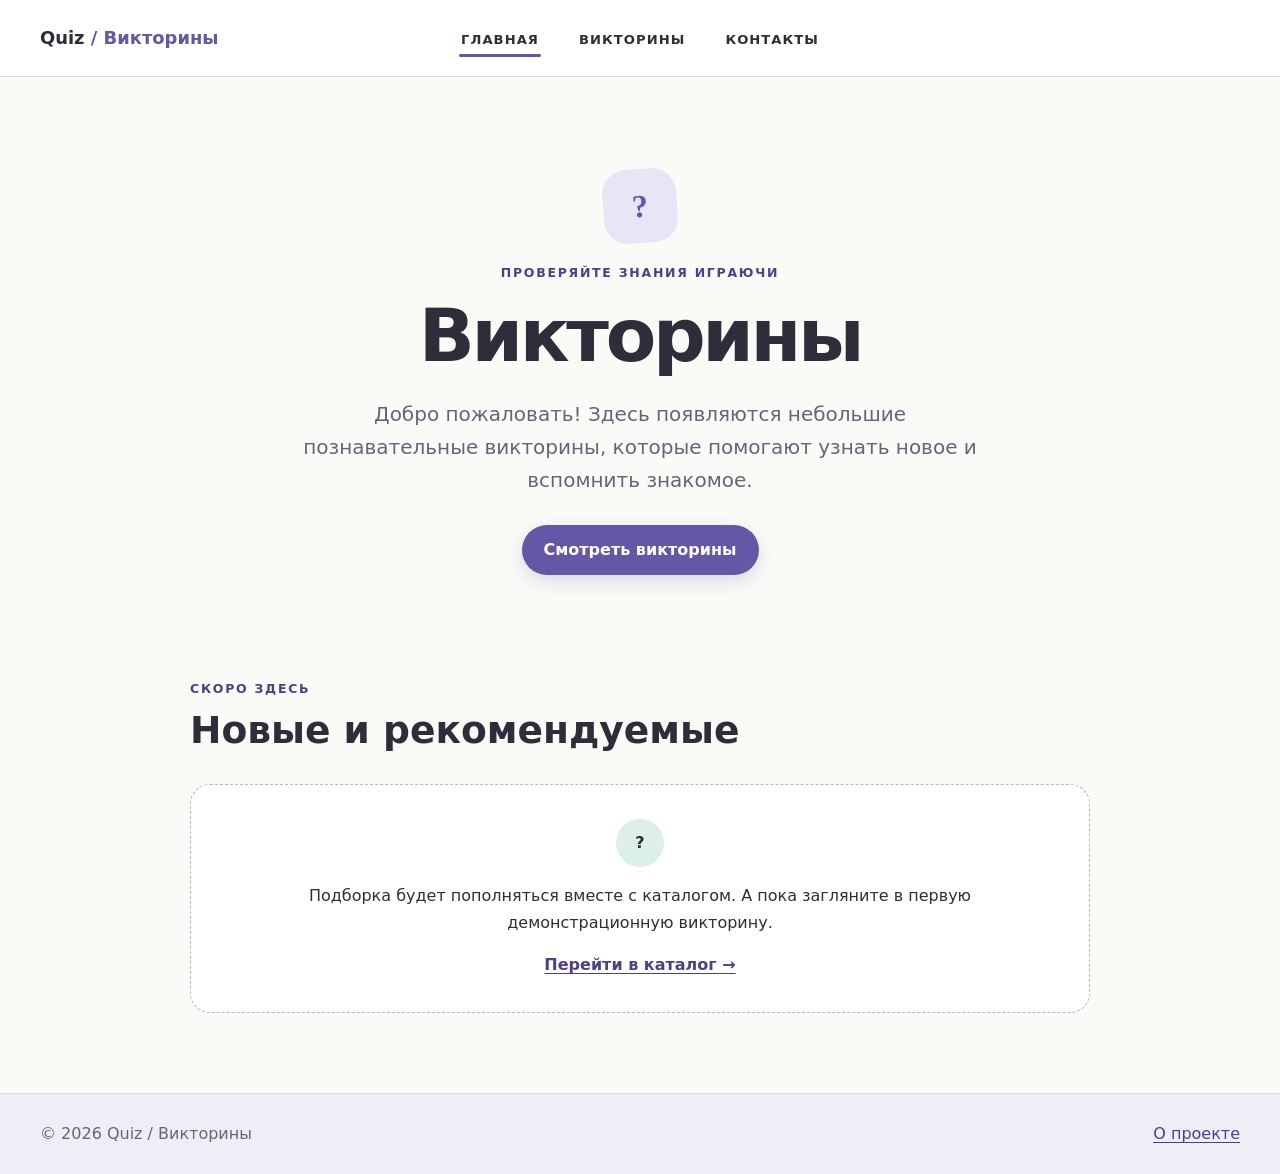
==== index.html @ 82058a61 "Initial commit" ====
<!doctype html>
<html lang="ru">
<head>
  <meta charset="utf-8">
  <meta name="viewport" content="width=device-width, initial-scale=1">
  <meta name="description" content="Русскоязыные викторины на самые разные темы.">
  <title>Викторины — Quiz / Викторины</title>
  <link rel="stylesheet" href="css/style.css">
  <script src="js/common.js" defer></script>
</head>
<body>
  <a class="skip-link" href="#main">К основному содержимому</a>
  <header class="site-header">
    <div class="header-inner">
      <a class="brand" href="index.html" aria-label="Quiz / Викторины — главная">Quiz <span>/ Викторины</span></a>
      <button class="menu-toggle" type="button" aria-expanded="false" aria-controls="site-menu" aria-label="Открыть меню">
        <span aria-hidden="true"></span><span aria-hidden="true"></span><span aria-hidden="true"></span>
      </button>
      <nav class="site-nav" id="site-menu" aria-label="Основная навигация">
        <a href="index.html" aria-current="page">Главная</a>
        <a href="quizzes.html">Викторины</a>
        <a href="contacts.html">Контакты</a>
      </nav>
    </div>
  </header>
  <main id="main">
    <section class="hero content-narrow">
      <p class="eyebrow">Проверяйте знания играючи</p>
      <h1>Викторины</h1>
      <p class="lead">Добро пожаловать! Здесь появляются небольшие познавательные викторины, которые помогают узнать новое и вспомнить знакомое.</p>
      <a class="button" href="quizzes.html">Смотреть викторины</a>
    </section>
    <section class="section content-narrow" aria-labelledby="recommended-title">
      <div class="section-heading">
        <div><p class="eyebrow">Скоро здесь</p><h2 id="recommended-title">Новые и рекомендуемые</h2></div>
      </div>
      <div class="empty-state">
        <span class="empty-state-icon" aria-hidden="true">?</span>
        <p>Подборка будет пополняться вместе с каталогом. А пока загляните в первую демонстрационную викторину.</p>
        <a class="text-link" href="quizzes.html">Перейти в каталог <span aria-hidden="true">→</span></a>
      </div>
    </section>
  </main>
  <footer class="site-footer"><div class="footer-inner"><p>© <span data-current-year></span> Quiz / Викторины</p><a href="contacts.html">О проекте</a></div></footer>
</body>
</html>
---- css/style.css ----
:root{--bg:#fbfaf7;--surface:#fff;--ink:#302d3b;--muted:#686477;--primary:#6657a6;--primary-dark:#4d4087;--lavender:#e9e4f6;--mint:#dcefe8;--peach:#f7e5d9;--line:#ded9e8;--shadow:0 12px 34px rgba(68,56,94,.09);--radius:20px;--container:1200px;--narrow:900px}
*{box-sizing:border-box}html{scroll-behavior:smooth}body{margin:0;min-width:0;background:var(--bg);color:var(--ink);font-family:Inter,ui-sans-serif,system-ui,-apple-system,"Segoe UI",sans-serif;font-size:16px;line-height:1.65;overflow-wrap:break-word}img{display:block;max-width:100%}a{color:var(--primary-dark);text-underline-offset:.2em}button,select{font:inherit}button,a,select{outline-offset:4px}:focus-visible{outline:3px solid #9a74c5}.container,.header-inner,.footer-inner{width:min(100% - 48px,var(--container));margin-inline:auto}.content-narrow{width:min(100% - 48px,var(--narrow));margin-inline:auto}.visually-hidden{position:absolute!important;width:1px;height:1px;padding:0;margin:-1px;overflow:hidden;clip:rect(0,0,0,0);white-space:nowrap;border:0}.skip-link{position:fixed;z-index:100;left:16px;top:12px;padding:10px 16px;background:var(--ink);color:#fff;border-radius:8px;transform:translateY(-180%)}.skip-link:focus{transform:none}
.site-header{position:relative;z-index:10;background:rgba(255,255,255,.94);border-bottom:1px solid var(--line)}.header-inner{min-height:76px;display:grid;grid-template-columns:1fr auto 1fr;align-items:center;gap:24px}.brand{font-weight:800;font-size:1.12rem;text-decoration:none;color:var(--ink)}.brand span{font-weight:600;color:var(--primary)}.site-nav{grid-column:2;display:flex;gap:36px;align-items:center}.site-nav a{position:relative;padding:26px 2px 22px;color:var(--ink);font-size:.82rem;font-weight:800;letter-spacing:.08em;text-decoration:none;text-transform:uppercase}.site-nav a:hover{color:var(--primary-dark)}.site-nav a[aria-current=page]::after{content:"";position:absolute;left:0;right:0;bottom:16px;height:3px;background:var(--primary);border-radius:3px}.menu-toggle{display:none}
main{min-height:calc(100vh - 157px)}.hero{padding-block:92px 72px;text-align:center}.hero::before{content:"?";display:grid;place-items:center;width:74px;height:74px;margin:0 auto 20px;background:var(--lavender);color:var(--primary);font:800 2rem/1 serif;border-radius:24px;transform:rotate(-4deg)}h1,h2,h3{line-height:1.2;margin-top:0}h1{font-size:clamp(2.35rem,7vw,4.6rem);letter-spacing:-.045em;margin-bottom:18px}h2{font-size:clamp(1.6rem,4vw,2.35rem)}.lead{max-width:700px;margin:0 auto 28px;color:var(--muted);font-size:clamp(1.05rem,2vw,1.25rem)}.eyebrow{margin:0 0 8px;color:var(--primary-dark);font-size:.78rem;font-weight:800;letter-spacing:.14em;text-transform:uppercase}.button,.copy-button{display:inline-flex;justify-content:center;align-items:center;border:0;border-radius:999px;background:var(--primary);color:#fff;padding:12px 22px;font-weight:750;text-decoration:none;cursor:pointer;box-shadow:0 6px 18px rgba(102,87,166,.2)}.button:hover,.copy-button:hover{background:var(--primary-dark)}.section{padding-block:32px 80px}.empty-state,.error-state,.loading-card{padding:34px;border:1px dashed #bbb2d2;background:var(--surface);border-radius:var(--radius);text-align:center}.empty-state-icon{display:grid;place-items:center;width:48px;height:48px;margin:0 auto 12px;background:var(--mint);border-radius:50%;font-weight:900}.text-link{font-weight:750}.site-footer{background:#f1edf6;border-top:1px solid var(--line)}.footer-inner{min-height:80px;display:flex;justify-content:space-between;align-items:center;gap:20px}.footer-inner p{margin:0;color:var(--muted)}
.page-main{padding-block:58px 80px}.page-heading{margin-bottom:38px}.page-heading h1{font-size:clamp(2.2rem,6vw,3.6rem);margin-bottom:8px}.page-heading>p:last-child{color:var(--muted);margin:0}.catalog-tools{display:flex;justify-content:space-between;align-items:end;gap:30px;padding:20px 22px;margin-bottom:26px;background:var(--lavender);border-radius:var(--radius)}.tool-title{font-size:.8rem;text-transform:uppercase;letter-spacing:.1em;margin-bottom:9px}.tag-placeholder,.quiz-tags{display:flex;flex-wrap:wrap;gap:8px}.tag{display:inline-flex;padding:3px 11px;border-radius:999px;background:var(--mint);color:#315f51;font-size:.78rem;font-weight:700;text-decoration:none;border:1px solid transparent}.tag:hover{border-color:#74a696}.tag.is-static,.tag.is-muted{pointer-events:none}.tag.is-muted{background:#eee;color:var(--muted)}.sort-placeholder{display:grid;grid-template-columns:auto auto;align-items:center;gap:2px 10px}.sort-placeholder label{font-size:.78rem;font-weight:800}.sort-placeholder select{padding:7px 28px 7px 10px;border:1px solid var(--line);border-radius:9px;background:#fff;color:var(--muted)}.sort-placeholder small{grid-column:2;color:var(--muted)}.quiz-list{display:grid;gap:22px}.quiz-card{display:grid;grid-template-columns:220px minmax(0,1fr);min-height:220px;background:var(--surface);border:1px solid var(--line);border-radius:var(--radius);overflow:hidden;box-shadow:var(--shadow)}.quiz-cover{aspect-ratio:1;background:var(--peach)}.quiz-cover img{width:100%;height:100%;object-fit:cover}.cover-placeholder{height:100%;display:grid;place-content:center;text-align:center;color:#865c4e;background:linear-gradient(145deg,var(--peach),#f3dcd5)}.cover-placeholder span{font:800 4rem/1 Georgia,serif}.cover-placeholder small{font-weight:900;letter-spacing:.2em;text-transform:uppercase}.quiz-card-body{min-width:0;display:flex;flex-direction:column;justify-content:space-between;padding:27px}.quiz-card h3{margin-bottom:12px;font-size:clamp(1.25rem,3vw,1.7rem)}.quiz-card h3 span{font-weight:500;color:var(--muted);font-size:.8em}.quiz-card p{margin:0;color:var(--muted)}.quiz-tags{padding-top:20px}.pagination-placeholder{display:flex;justify-content:center;align-items:center;gap:18px;margin-top:34px;color:var(--muted)}.pagination-placeholder button{padding:7px 12px;border:1px solid var(--line);border-radius:9px;background:#fff}.error-state{border-color:#d9a6a6;background:#fff7f6}.error-state p{margin-bottom:0}
.prose{font-size:1.05rem}.prose>p{margin-block:0 26px}.copy-card{display:flex;flex-wrap:wrap;align-items:center;gap:15px 22px;padding:20px 22px;margin:-8px 0 30px;background:var(--mint);border-radius:var(--radius)}.copy-card>div{display:grid}.copy-label{font-size:.72rem;font-weight:800;text-transform:uppercase;letter-spacing:.12em;color:#315f51}.copy-card code{font-family:ui-monospace,SFMono-Regular,Consolas,monospace;font-size:clamp(1rem,3vw,1.2rem);font-weight:700}.copy-button{padding:9px 17px;margin-left:auto}.copy-status{flex-basis:100%;min-height:1.5em;color:#315f51;font-size:.88rem;font-weight:700}.social-links{display:grid;grid-template-columns:repeat(2,minmax(0,1fr));gap:12px;padding:0;list-style:none}.social-links a{display:flex;justify-content:space-between;padding:15px 18px;border:1px solid var(--line);border-radius:14px;background:var(--surface);font-weight:750;text-decoration:none}.social-links a:hover{border-color:#aca1ca;box-shadow:var(--shadow)}
@media(max-width:768px){.container,.header-inner,.footer-inner,.content-narrow{width:min(100% - 32px,var(--container))}.header-inner{display:flex;justify-content:space-between;min-height:66px}.menu-toggle{display:grid;place-content:center;gap:5px;width:44px;height:44px;border:1px solid var(--line);border-radius:12px;background:#fff;cursor:pointer}.menu-toggle span{display:block;width:22px;height:2px;background:var(--ink);border-radius:2px;transition:transform .2s,opacity .2s}.menu-toggle[aria-expanded=true] span:nth-child(1){transform:translateY(7px) rotate(45deg)}.menu-toggle[aria-expanded=true] span:nth-child(2){opacity:0}.menu-toggle[aria-expanded=true] span:nth-child(3){transform:translateY(-7px) rotate(-45deg)}.site-nav{display:none;position:absolute;top:58px;right:16px;width:min(280px,calc(100vw - 32px));padding:10px;background:#fff;border:1px solid var(--line);border-radius:16px;box-shadow:var(--shadow)}.site-nav.is-open{display:grid}.site-nav a{padding:13px 15px;border-radius:10px}.site-nav a[aria-current=page]{background:var(--lavender)}.site-nav a[aria-current=page]::after{display:none}.hero{padding-block:58px 50px}.page-main{padding-block:40px 64px}.catalog-tools{align-items:stretch;flex-direction:column}.sort-placeholder{align-self:start}.quiz-card{grid-template-columns:150px minmax(0,1fr);min-height:150px}.quiz-card-body{padding:20px}.footer-inner{padding-block:18px}.social-links{grid-template-columns:1fr}}
@media(max-width:520px){.brand span{display:none}.quiz-card{grid-template-columns:1fr}.quiz-cover{width:100%;max-height:260px}.quiz-card-body{min-height:210px}.pagination-placeholder{gap:8px;font-size:.86rem}.copy-button{margin-left:0}.footer-inner{align-items:flex-start;flex-direction:column;justify-content:center;gap:5px}}
@media(prefers-reduced-motion:reduce){html{scroll-behavior:auto}*,*::before,*::after{animation-duration:.01ms!important;animation-iteration-count:1!important;transition-duration:.01ms!important}}

/* Полноценные инструменты каталога */
.catalog-tools{align-items:flex-end}.tag-tool{min-width:0;flex:1}.tag-scroll-shell{position:relative;min-width:0}.tag-scroll-shell::after{content:"";position:absolute;z-index:3;top:0;right:0;width:42px;height:100%;background:linear-gradient(90deg,transparent,var(--lavender));opacity:0;pointer-events:none;transition:opacity .18s}.tag-scroll-shell.has-more::after{opacity:1}.tag-viewport{max-width:100%;overflow-x:auto;overflow-y:hidden;cursor:grab;scrollbar-width:none;-ms-overflow-style:none;overscroll-behavior-x:contain;touch-action:pan-x pan-y}.tag-viewport::-webkit-scrollbar{display:none}.tag-viewport.is-dragging{cursor:grabbing;user-select:none}.tag-list{display:grid;grid-auto-flow:column;grid-template-rows:repeat(3,max-content);grid-auto-columns:max-content;gap:8px;width:max-content;min-width:100%;padding:2px 44px 2px 2px}.catalog-tag{display:inline-flex;align-items:center;gap:7px;min-height:31px;padding:3px 11px;border:1px solid transparent;border-radius:999px;background:var(--mint);color:#315f51;font-family:inherit;font-size:.78rem;font-weight:700;line-height:1.35;white-space:nowrap;cursor:pointer}.catalog-tag:hover{border-color:#74a696}.catalog-tag small{min-width:1.5em;color:#58766d;font-size:.72rem;font-weight:650;text-align:center}.catalog-tag.is-active{border-color:var(--primary-dark);background:var(--primary);color:#fff;box-shadow:0 3px 10px rgba(77,64,135,.2)}.catalog-tag.is-active small{color:#e8e3f8}.sort-tool{flex:0 0 auto}.sort-tool>.tool-title{display:block}.sort-control{display:inline-flex;padding:3px;background:#fff;border:1px solid var(--line);border-radius:12px}.sort-control button{padding:7px 11px;border:0;border-radius:8px;background:transparent;color:var(--muted);font-size:.82rem;font-weight:750;white-space:nowrap;cursor:pointer}.sort-control button:hover{color:var(--primary-dark)}.sort-control button.is-active{background:var(--primary);color:#fff}.catalog-status{margin:-10px 0 22px;padding:10px 14px;border-radius:10px;background:#fff5df;color:#67532c;font-size:.9rem}.quiz-card{position:relative}.quiz-card-link{position:absolute;z-index:1;inset:0;border-radius:inherit}.quiz-card-link:focus-visible{outline:4px solid #9a74c5;outline-offset:-5px}.quiz-cover,.quiz-card-body{position:relative}.quiz-tags{position:relative;z-index:2;justify-content:flex-end;align-self:flex-end}.quiz-tags .tag{font-family:inherit;cursor:pointer}.quiz-card h3,.quiz-card p{overflow-wrap:anywhere}.pagination{display:flex;justify-content:center;align-items:center;flex-wrap:wrap;gap:7px;margin-top:34px}.pagination[hidden]{display:none}.pagination button{min-width:40px;min-height:40px;padding:7px 11px;border:1px solid var(--line);border-radius:10px;background:#fff;color:var(--ink);cursor:pointer}.pagination button:hover:not(:disabled){border-color:var(--primary);color:var(--primary-dark)}.pagination button.is-active{border-color:var(--primary);background:var(--primary);color:#fff;font-weight:800}.pagination button:disabled{opacity:.45;cursor:not-allowed}.pagination-ellipsis{padding-inline:4px;color:var(--muted)}

@media(max-width:768px){.catalog-tools{gap:20px}.tag-list{grid-template-rows:repeat(2,max-content)}.sort-tool{align-self:flex-start}.quiz-tags{justify-content:flex-end;align-self:flex-end}}
@media(max-width:520px){.quiz-card{grid-template-columns:108px minmax(0,1fr);min-height:150px}.quiz-cover{width:auto;max-height:none;align-self:start}.quiz-card-body{min-height:150px;padding:15px}.quiz-card h3{font-size:1.05rem}.quiz-card p{font-size:.9rem;line-height:1.5}.quiz-tags{gap:5px;padding-top:13px}.quiz-tags .tag{padding:2px 8px;font-size:.72rem}.pagination{gap:5px}.pagination button{min-width:36px;min-height:36px;padding:5px 8px}.pagination button span{position:absolute;width:1px;height:1px;overflow:hidden;clip:rect(0,0,0,0);white-space:nowrap}}
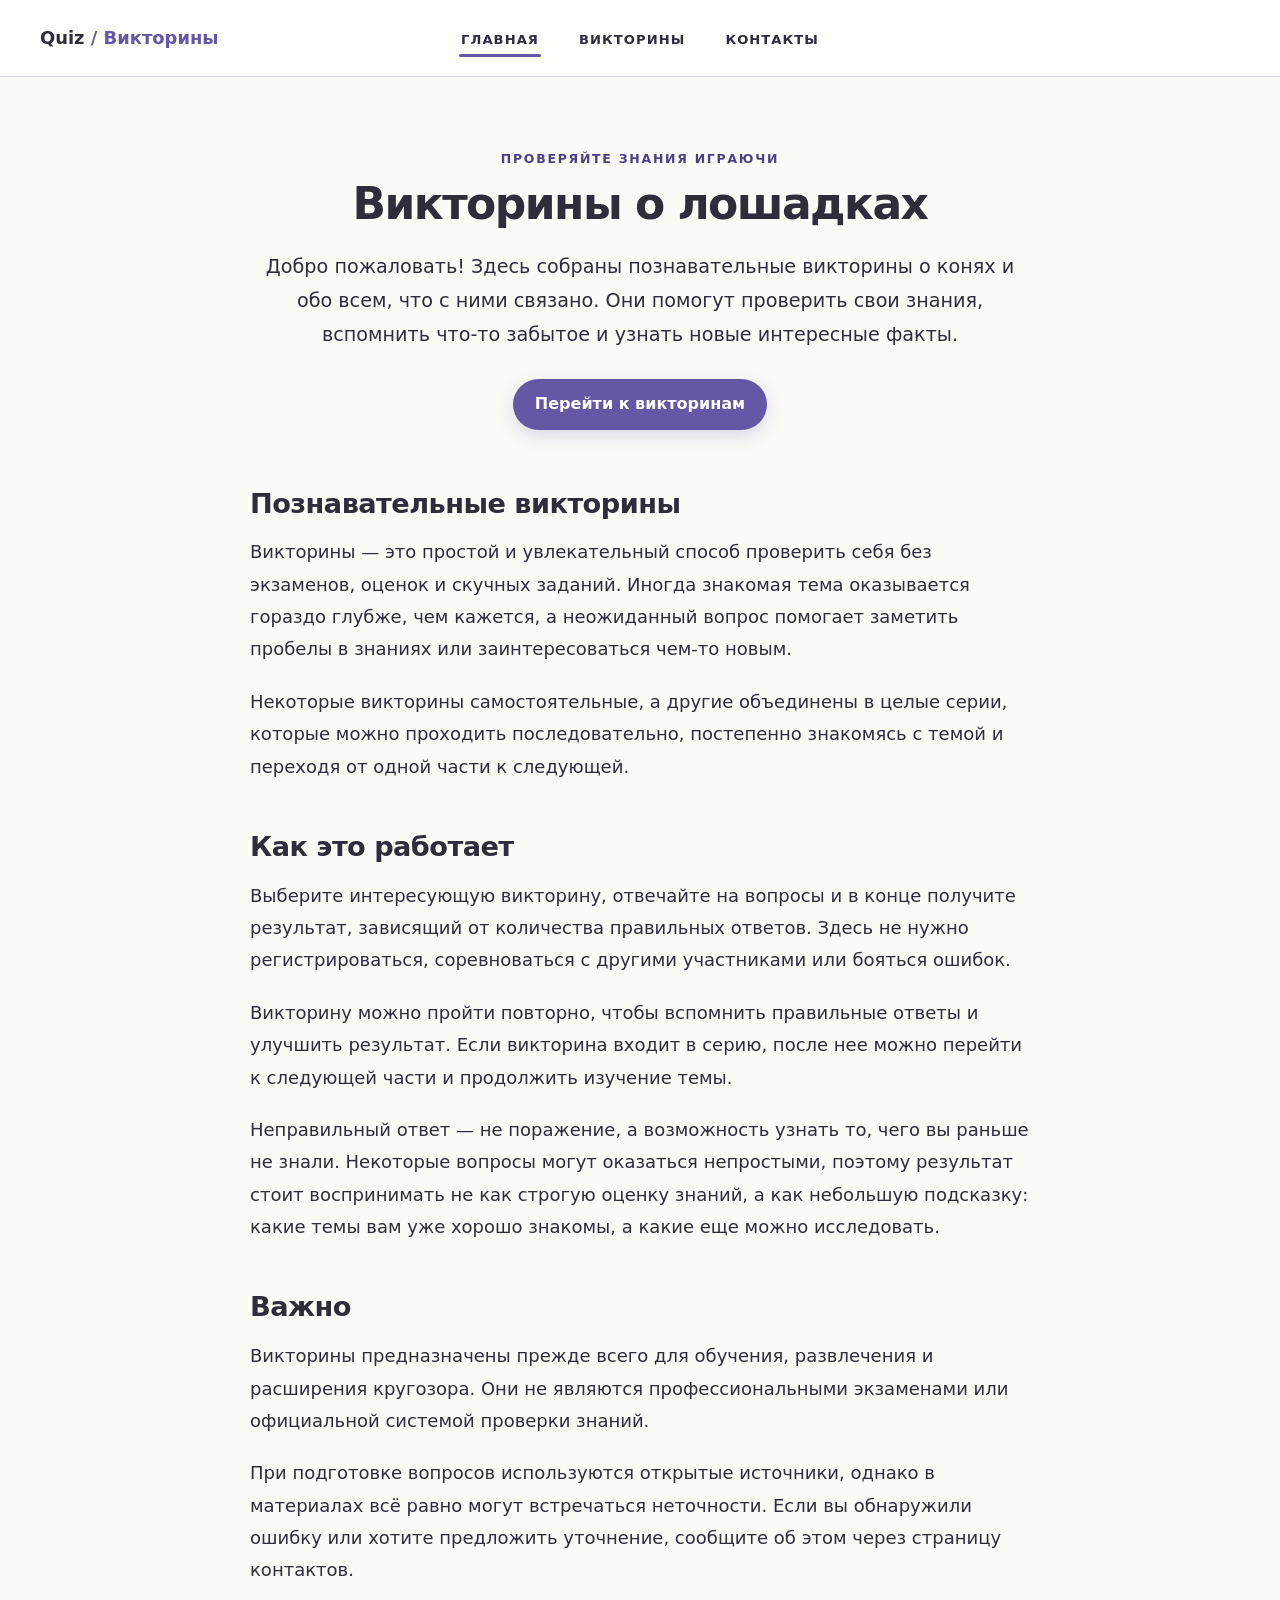
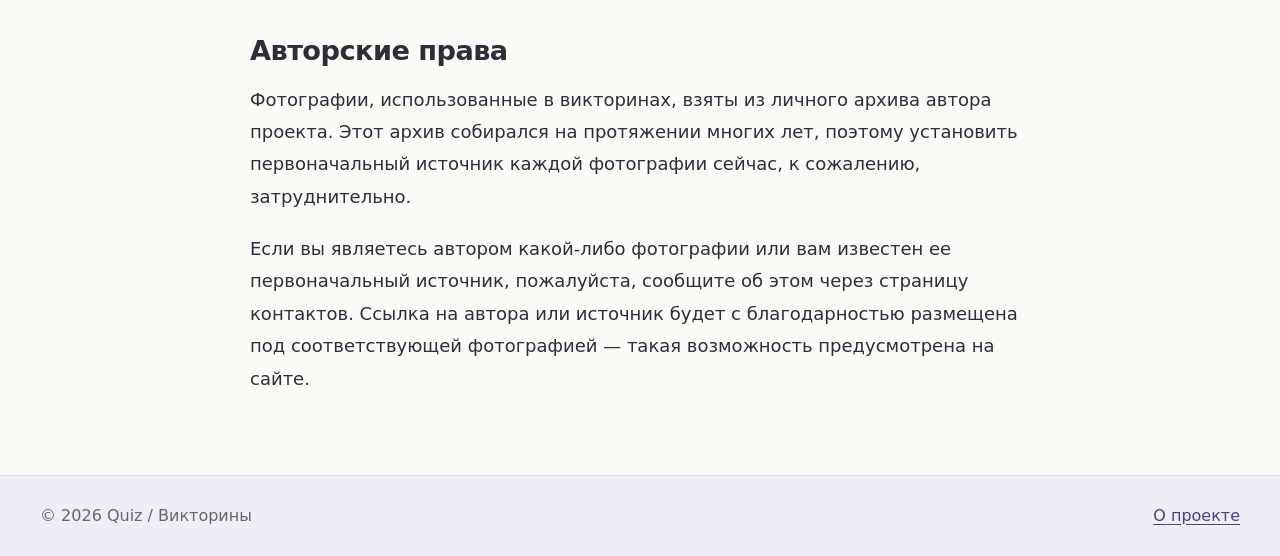
==== commit e4e917e4: "main page" ====
--- a/index.html
+++ b/index.html
@@ -8,7 +8,7 @@
   <link rel="stylesheet" href="css/style.css">
   <script src="js/common.js" defer></script>
 </head>
-<body>
+<body class="home-page">
   <a class="skip-link" href="#main">К основному содержимому</a>
   <header class="site-header">
     <div class="header-inner">
@@ -23,23 +23,40 @@
       </nav>
     </div>
   </header>
-  <main id="main">
-    <section class="hero content-narrow">
+  <main id="main" class="home-main">
+    <section class="home-intro content-narrow">
       <p class="eyebrow">Проверяйте знания играючи</p>
-      <h1>Викторины</h1>
-      <p class="lead">Добро пожаловать! Здесь появляются небольшие познавательные викторины, которые помогают узнать новое и вспомнить знакомое.</p>
-      <a class="button" href="quizzes.html">Смотреть викторины</a>
+      <h1>Викторины о лошадках</h1>
+      <p class="lead">Добро пожаловать! Здесь собраны познавательные викторины о конях и обо всем, что с ними связано. Они помогут проверить свои знания, вспомнить что-то забытое и узнать новые интересные факты.</p>
+      <a class="button" href="quizzes.html">Перейти к викторинам</a>
     </section>
-    <section class="section content-narrow" aria-labelledby="recommended-title">
-      <div class="section-heading">
-        <div><p class="eyebrow">Скоро здесь</p><h2 id="recommended-title">Новые и рекомендуемые</h2></div>
-      </div>
-      <div class="empty-state">
-        <span class="empty-state-icon" aria-hidden="true">?</span>
-        <p>Подборка будет пополняться вместе с каталогом. А пока загляните в первую демонстрационную викторину.</p>
-        <a class="text-link" href="quizzes.html">Перейти в каталог <span aria-hidden="true">→</span></a>
-      </div>
-    </section>
+
+    <div class="home-copy content-narrow">
+      <section aria-labelledby="educational-quizzes-title">
+        <h2 id="educational-quizzes-title">Познавательные викторины</h2>
+        <p>Викторины — это простой и увлекательный способ проверить себя без экзаменов, оценок и скучных заданий. Иногда знакомая тема оказывается гораздо глубже, чем кажется, а неожиданный вопрос помогает заметить пробелы в знаниях или заинтересоваться чем-то новым.</p>
+        <p>Некоторые викторины самостоятельные, а другие объединены в целые серии, которые можно проходить последовательно, постепенно знакомясь с темой и переходя от одной части к следующей.</p>
+      </section>
+
+      <section aria-labelledby="how-it-works-title">
+        <h2 id="how-it-works-title">Как это работает</h2>
+        <p>Выберите интересующую викторину, отвечайте на вопросы и в конце получите результат, зависящий от количества правильных ответов. Здесь не нужно регистрироваться, соревноваться с другими участниками или бояться ошибок.</p>
+        <p>Викторину можно пройти повторно, чтобы вспомнить правильные ответы и улучшить результат. Если викторина входит в серию, после нее можно перейти к следующей части и продолжить изучение темы.</p>
+        <p>Неправильный ответ — не поражение, а возможность узнать то, чего вы раньше не знали. Некоторые вопросы могут оказаться непростыми, поэтому результат стоит воспринимать не как строгую оценку знаний, а как небольшую подсказку: какие темы вам уже хорошо знакомы, а какие еще можно исследовать.</p>
+      </section>
+
+      <section aria-labelledby="important-title">
+        <h2 id="important-title">Важно</h2>
+        <p>Викторины предназначены прежде всего для обучения, развлечения и расширения кругозора. Они не являются профессиональными экзаменами или официальной системой проверки знаний.</p>
+        <p>При подготовке вопросов используются открытые источники, однако в материалах всё равно могут встречаться неточности. Если вы обнаружили ошибку или хотите предложить уточнение, сообщите об этом через страницу контактов.</p>
+      </section>
+
+      <section aria-labelledby="copyright-title">
+        <h2 id="copyright-title">Авторские права</h2>
+        <p>Фотографии, использованные в викторинах, взяты из личного архива автора проекта. Этот архив собирался на протяжении многих лет, поэтому установить первоначальный источник каждой фотографии сейчас, к сожалению, затруднительно.</p>
+        <p>Если вы являетесь автором какой-либо фотографии или вам известен ее первоначальный источник, пожалуйста, сообщите об этом через страницу контактов. Ссылка на автора или источник будет с благодарностью размещена под соответствующей фотографией — такая возможность предусмотрена на сайте.</p>
+      </section>
+    </div>
   </main>
   <footer class="site-footer"><div class="footer-inner"><p>© <span data-current-year></span> Quiz / Викторины</p><a href="contacts.html">О проекте</a></div></footer>
 </body>
--- a/css/style.css
+++ b/css/style.css
@@ -2,14 +2,29 @@
 *{box-sizing:border-box}html{scroll-behavior:smooth}body{margin:0;min-width:0;background:var(--bg);color:var(--ink);font-family:Inter,ui-sans-serif,system-ui,-apple-system,"Segoe UI",sans-serif;font-size:16px;line-height:1.65;overflow-wrap:break-word}img{display:block;max-width:100%}a{color:var(--primary-dark);text-underline-offset:.2em}button,select{font:inherit}button,a,select{outline-offset:4px}:focus-visible{outline:3px solid #9a74c5}.container,.header-inner,.footer-inner{width:min(100% - 48px,var(--container));margin-inline:auto}.content-narrow{width:min(100% - 48px,var(--narrow));margin-inline:auto}.visually-hidden{position:absolute!important;width:1px;height:1px;padding:0;margin:-1px;overflow:hidden;clip:rect(0,0,0,0);white-space:nowrap;border:0}.skip-link{position:fixed;z-index:100;left:16px;top:12px;padding:10px 16px;background:var(--ink);color:#fff;border-radius:8px;transform:translateY(-180%)}.skip-link:focus{transform:none}
 .site-header{position:relative;z-index:10;background:rgba(255,255,255,.94);border-bottom:1px solid var(--line)}.header-inner{min-height:76px;display:grid;grid-template-columns:1fr auto 1fr;align-items:center;gap:24px}.brand{font-weight:800;font-size:1.12rem;text-decoration:none;color:var(--ink)}.brand span{font-weight:600;color:var(--primary)}.site-nav{grid-column:2;display:flex;gap:36px;align-items:center}.site-nav a{position:relative;padding:26px 2px 22px;color:var(--ink);font-size:.82rem;font-weight:800;letter-spacing:.08em;text-decoration:none;text-transform:uppercase}.site-nav a:hover{color:var(--primary-dark)}.site-nav a[aria-current=page]::after{content:"";position:absolute;left:0;right:0;bottom:16px;height:3px;background:var(--primary);border-radius:3px}.menu-toggle{display:none}
 main{min-height:calc(100vh - 157px)}.hero{padding-block:92px 72px;text-align:center}.hero::before{content:"?";display:grid;place-items:center;width:74px;height:74px;margin:0 auto 20px;background:var(--lavender);color:var(--primary);font:800 2rem/1 serif;border-radius:24px;transform:rotate(-4deg)}h1,h2,h3{line-height:1.2;margin-top:0}h1{font-size:clamp(2.35rem,7vw,4.6rem);letter-spacing:-.045em;margin-bottom:18px}h2{font-size:clamp(1.6rem,4vw,2.35rem)}.lead{max-width:700px;margin:0 auto 28px;color:var(--muted);font-size:clamp(1.05rem,2vw,1.25rem)}.eyebrow{margin:0 0 8px;color:var(--primary-dark);font-size:.78rem;font-weight:800;letter-spacing:.14em;text-transform:uppercase}.button,.copy-button{display:inline-flex;justify-content:center;align-items:center;border:0;border-radius:999px;background:var(--primary);color:#fff;padding:12px 22px;font-weight:750;text-decoration:none;cursor:pointer;box-shadow:0 6px 18px rgba(102,87,166,.2)}.button:hover,.copy-button:hover{background:var(--primary-dark)}.section{padding-block:32px 80px}.empty-state,.error-state,.loading-card{padding:34px;border:1px dashed #bbb2d2;background:var(--surface);border-radius:var(--radius);text-align:center}.empty-state-icon{display:grid;place-items:center;width:48px;height:48px;margin:0 auto 12px;background:var(--mint);border-radius:50%;font-weight:900}.text-link{font-weight:750}.site-footer{background:#f1edf6;border-top:1px solid var(--line)}.footer-inner{min-height:80px;display:flex;justify-content:space-between;align-items:center;gap:20px}.footer-inner p{margin:0;color:var(--muted)}
-.page-main{padding-block:58px 80px}.page-heading{margin-bottom:38px}.page-heading h1{font-size:clamp(2.2rem,6vw,3.6rem);margin-bottom:8px}.page-heading>p:last-child{color:var(--muted);margin:0}.catalog-tools{display:flex;justify-content:space-between;align-items:end;gap:30px;padding:20px 22px;margin-bottom:26px;background:var(--lavender);border-radius:var(--radius)}.tool-title{font-size:.8rem;text-transform:uppercase;letter-spacing:.1em;margin-bottom:9px}.tag-placeholder,.quiz-tags{display:flex;flex-wrap:wrap;gap:8px}.tag{display:inline-flex;padding:3px 11px;border-radius:999px;background:var(--mint);color:#315f51;font-size:.78rem;font-weight:700;text-decoration:none;border:1px solid transparent}.tag:hover{border-color:#74a696}.tag.is-static,.tag.is-muted{pointer-events:none}.tag.is-muted{background:#eee;color:var(--muted)}.sort-placeholder{display:grid;grid-template-columns:auto auto;align-items:center;gap:2px 10px}.sort-placeholder label{font-size:.78rem;font-weight:800}.sort-placeholder select{padding:7px 28px 7px 10px;border:1px solid var(--line);border-radius:9px;background:#fff;color:var(--muted)}.sort-placeholder small{grid-column:2;color:var(--muted)}.quiz-list{display:grid;gap:22px}.quiz-card{display:grid;grid-template-columns:220px minmax(0,1fr);min-height:220px;background:var(--surface);border:1px solid var(--line);border-radius:var(--radius);overflow:hidden;box-shadow:var(--shadow)}.quiz-cover{aspect-ratio:1;background:var(--peach)}.quiz-cover img{width:100%;height:100%;object-fit:cover}.cover-placeholder{height:100%;display:grid;place-content:center;text-align:center;color:#865c4e;background:linear-gradient(145deg,var(--peach),#f3dcd5)}.cover-placeholder span{font:800 4rem/1 Georgia,serif}.cover-placeholder small{font-weight:900;letter-spacing:.2em;text-transform:uppercase}.quiz-card-body{min-width:0;display:flex;flex-direction:column;justify-content:space-between;padding:27px}.quiz-card h3{margin-bottom:12px;font-size:clamp(1.25rem,3vw,1.7rem)}.quiz-card h3 span{font-weight:500;color:var(--muted);font-size:.8em}.quiz-card p{margin:0;color:var(--muted)}.quiz-tags{padding-top:20px}.pagination-placeholder{display:flex;justify-content:center;align-items:center;gap:18px;margin-top:34px;color:var(--muted)}.pagination-placeholder button{padding:7px 12px;border:1px solid var(--line);border-radius:9px;background:#fff}.error-state{border-color:#d9a6a6;background:#fff7f6}.error-state p{margin-bottom:0}
-.prose{font-size:1.05rem}.prose>p{margin-block:0 26px}.copy-card{display:flex;flex-wrap:wrap;align-items:center;gap:15px 22px;padding:20px 22px;margin:-8px 0 30px;background:var(--mint);border-radius:var(--radius)}.copy-card>div{display:grid}.copy-label{font-size:.72rem;font-weight:800;text-transform:uppercase;letter-spacing:.12em;color:#315f51}.copy-card code{font-family:ui-monospace,SFMono-Regular,Consolas,monospace;font-size:clamp(1rem,3vw,1.2rem);font-weight:700}.copy-button{padding:9px 17px;margin-left:auto}.copy-status{flex-basis:100%;min-height:1.5em;color:#315f51;font-size:.88rem;font-weight:700}.social-links{display:grid;grid-template-columns:repeat(2,minmax(0,1fr));gap:12px;padding:0;list-style:none}.social-links a{display:flex;justify-content:space-between;padding:15px 18px;border:1px solid var(--line);border-radius:14px;background:var(--surface);font-weight:750;text-decoration:none}.social-links a:hover{border-color:#aca1ca;box-shadow:var(--shadow)}
-@media(max-width:768px){.container,.header-inner,.footer-inner,.content-narrow{width:min(100% - 32px,var(--container))}.header-inner{display:flex;justify-content:space-between;min-height:66px}.menu-toggle{display:grid;place-content:center;gap:5px;width:44px;height:44px;border:1px solid var(--line);border-radius:12px;background:#fff;cursor:pointer}.menu-toggle span{display:block;width:22px;height:2px;background:var(--ink);border-radius:2px;transition:transform .2s,opacity .2s}.menu-toggle[aria-expanded=true] span:nth-child(1){transform:translateY(7px) rotate(45deg)}.menu-toggle[aria-expanded=true] span:nth-child(2){opacity:0}.menu-toggle[aria-expanded=true] span:nth-child(3){transform:translateY(-7px) rotate(-45deg)}.site-nav{display:none;position:absolute;top:58px;right:16px;width:min(280px,calc(100vw - 32px));padding:10px;background:#fff;border:1px solid var(--line);border-radius:16px;box-shadow:var(--shadow)}.site-nav.is-open{display:grid}.site-nav a{padding:13px 15px;border-radius:10px}.site-nav a[aria-current=page]{background:var(--lavender)}.site-nav a[aria-current=page]::after{display:none}.hero{padding-block:58px 50px}.page-main{padding-block:40px 64px}.catalog-tools{align-items:stretch;flex-direction:column}.sort-placeholder{align-self:start}.quiz-card{grid-template-columns:150px minmax(0,1fr);min-height:150px}.quiz-card-body{padding:20px}.footer-inner{padding-block:18px}.social-links{grid-template-columns:1fr}}
+.page-main{padding-block:58px 80px}.page-heading{margin-bottom:38px}.page-heading h1{font-size:clamp(2.2rem,6vw,3.6rem);margin-bottom:8px}.page-heading>p:last-child{color:var(--muted);margin:0}.catalog-tools{display:flex;justify-content:space-between;align-items:end;gap:30px;padding:20px 22px;margin-bottom:26px;background:var(--lavender);border-radius:var(--radius)}.tool-title{font-size:.8rem;text-transform:uppercase;letter-spacing:.1em;margin-bottom:9px}.tag-placeholder,.quiz-tags{display:flex;flex-wrap:wrap;gap:8px}.tag{display:inline-flex;padding:3px 11px;border-radius:999px;background:#f0edf8;color:var(--primary-dark);font-size:.78rem;font-weight:700;text-decoration:none;border:1px solid #cec5e4}.tag:hover{background:#e6e0f3;border-color:#aa9dce}.tag.is-static,.tag.is-muted{pointer-events:none}.tag.is-muted{background:#eee;color:var(--muted)}.sort-placeholder{display:grid;grid-template-columns:auto auto;align-items:center;gap:2px 10px}.sort-placeholder label{font-size:.78rem;font-weight:800}.sort-placeholder select{padding:7px 28px 7px 10px;border:1px solid var(--line);border-radius:9px;background:#fff;color:var(--muted)}.sort-placeholder small{grid-column:2;color:var(--muted)}.quiz-list{display:grid;gap:22px}.quiz-card{display:grid;grid-template-columns:220px minmax(0,1fr);min-height:220px;background:var(--surface);border:1px solid var(--line);border-radius:var(--radius);overflow:hidden;box-shadow:var(--shadow)}.quiz-cover{aspect-ratio:1;background:var(--peach)}.quiz-cover img{width:100%;height:100%;object-fit:cover}.cover-placeholder{height:100%;display:grid;place-content:center;text-align:center;color:#865c4e;background:linear-gradient(145deg,var(--peach),#f3dcd5)}.cover-placeholder span{font:800 4rem/1 Georgia,serif}.cover-placeholder small{font-weight:900;letter-spacing:.2em;text-transform:uppercase}.quiz-card-body{min-width:0;display:flex;flex-direction:column;justify-content:space-between;padding:27px}.quiz-card h3{margin-bottom:12px;font-size:clamp(1.25rem,3vw,1.7rem)}.quiz-card h3 span{font-weight:500;color:var(--muted);font-size:.8em}.quiz-card p{margin:0;color:var(--muted)}.quiz-tags{padding-top:20px}.pagination-placeholder{display:flex;justify-content:center;align-items:center;gap:18px;margin-top:34px;color:var(--muted)}.pagination-placeholder button{padding:7px 12px;border:1px solid var(--line);border-radius:9px;background:#fff}.error-state{border-color:#d9a6a6;background:#fff7f6}.error-state p{margin-bottom:0}
+.prose{font-size:1.05rem}.prose>p{margin-block:0 26px}.contact-text{font-size:calc(1.05rem + 3px)}.donate-block{margin:-8px 0 0}.donate-block .contact-text{margin:0}.prose>.contact-text{margin:0}.copy-donate{display:inline;padding:0;color:inherit;background:transparent;border:0;font-family:ui-monospace,SFMono-Regular,Consolas,monospace;font-size:inherit;letter-spacing:.03em;white-space:nowrap;cursor:pointer}.copy-donate:hover,.copy-donate:focus-visible{color:inherit;font-weight:800;outline:none}.copy-message:empty{display:none}.copy-message:not(:empty){min-height:1.5em;margin-top:8px;color:var(--muted);font-size:.88rem;font-weight:700;text-align:center}.social-links{display:grid;grid-template-columns:repeat(4,minmax(140px,1fr));gap:12px;padding:0 0 4px;overflow-x:auto;overscroll-behavior-x:contain;scrollbar-width:thin;list-style:none}.social-links a{display:flex;justify-content:space-between;padding:15px 18px;border:1px solid var(--line);border-radius:14px;background:var(--surface);font-weight:750;text-decoration:none}.social-links a:hover{border-color:#aca1ca;box-shadow:var(--shadow)}
+@media(max-width:768px){.container,.header-inner,.footer-inner,.content-narrow{width:min(100% - 32px,var(--container))}.header-inner{display:flex;justify-content:space-between;min-height:66px}.menu-toggle{display:grid;place-content:center;gap:5px;width:44px;height:44px;border:1px solid var(--line);border-radius:12px;background:#fff;cursor:pointer}.menu-toggle span{display:block;width:22px;height:2px;background:var(--ink);border-radius:2px;transition:transform .2s,opacity .2s}.menu-toggle[aria-expanded=true] span:nth-child(1){transform:translateY(7px) rotate(45deg)}.menu-toggle[aria-expanded=true] span:nth-child(2){opacity:0}.menu-toggle[aria-expanded=true] span:nth-child(3){transform:translateY(-7px) rotate(-45deg)}.site-nav{display:none;position:absolute;top:58px;right:16px;width:min(280px,calc(100vw - 32px));padding:10px;background:#fff;border:1px solid var(--line);border-radius:16px;box-shadow:var(--shadow)}.site-nav.is-open{display:grid}.site-nav a{padding:13px 15px;border-radius:10px}.site-nav a[aria-current=page]{background:var(--lavender)}.site-nav a[aria-current=page]::after{display:none}.hero{padding-block:58px 50px}.page-main{padding-block:40px 64px}.catalog-tools{align-items:stretch;flex-direction:column}.sort-placeholder{align-self:start}.quiz-card{grid-template-columns:150px minmax(0,1fr);min-height:150px}.quiz-card-body{padding:20px}.footer-inner{padding-block:18px}.social-links{grid-template-columns:repeat(4,minmax(140px,1fr))}}
 @media(max-width:520px){.brand span{display:none}.quiz-card{grid-template-columns:1fr}.quiz-cover{width:100%;max-height:260px}.quiz-card-body{min-height:210px}.pagination-placeholder{gap:8px;font-size:.86rem}.copy-button{margin-left:0}.footer-inner{align-items:flex-start;flex-direction:column;justify-content:center;gap:5px}}
 @media(prefers-reduced-motion:reduce){html{scroll-behavior:auto}*,*::before,*::after{animation-duration:.01ms!important;animation-iteration-count:1!important;transition-duration:.01ms!important}}
 
 /* Полноценные инструменты каталога */
-.catalog-tools{align-items:flex-end}.tag-tool{min-width:0;flex:1}.tag-scroll-shell{position:relative;min-width:0}.tag-scroll-shell::after{content:"";position:absolute;z-index:3;top:0;right:0;width:42px;height:100%;background:linear-gradient(90deg,transparent,var(--lavender));opacity:0;pointer-events:none;transition:opacity .18s}.tag-scroll-shell.has-more::after{opacity:1}.tag-viewport{max-width:100%;overflow-x:auto;overflow-y:hidden;cursor:grab;scrollbar-width:none;-ms-overflow-style:none;overscroll-behavior-x:contain;touch-action:pan-x pan-y}.tag-viewport::-webkit-scrollbar{display:none}.tag-viewport.is-dragging{cursor:grabbing;user-select:none}.tag-list{display:grid;grid-auto-flow:column;grid-template-rows:repeat(3,max-content);grid-auto-columns:max-content;gap:8px;width:max-content;min-width:100%;padding:2px 44px 2px 2px}.catalog-tag{display:inline-flex;align-items:center;gap:7px;min-height:31px;padding:3px 11px;border:1px solid transparent;border-radius:999px;background:var(--mint);color:#315f51;font-family:inherit;font-size:.78rem;font-weight:700;line-height:1.35;white-space:nowrap;cursor:pointer}.catalog-tag:hover{border-color:#74a696}.catalog-tag small{min-width:1.5em;color:#58766d;font-size:.72rem;font-weight:650;text-align:center}.catalog-tag.is-active{border-color:var(--primary-dark);background:var(--primary);color:#fff;box-shadow:0 3px 10px rgba(77,64,135,.2)}.catalog-tag.is-active small{color:#e8e3f8}.sort-tool{flex:0 0 auto}.sort-tool>.tool-title{display:block}.sort-control{display:inline-flex;padding:3px;background:#fff;border:1px solid var(--line);border-radius:12px}.sort-control button{padding:7px 11px;border:0;border-radius:8px;background:transparent;color:var(--muted);font-size:.82rem;font-weight:750;white-space:nowrap;cursor:pointer}.sort-control button:hover{color:var(--primary-dark)}.sort-control button.is-active{background:var(--primary);color:#fff}.catalog-status{margin:-10px 0 22px;padding:10px 14px;border-radius:10px;background:#fff5df;color:#67532c;font-size:.9rem}.quiz-card{position:relative}.quiz-card-link{position:absolute;z-index:1;inset:0;border-radius:inherit}.quiz-card-link:focus-visible{outline:4px solid #9a74c5;outline-offset:-5px}.quiz-cover,.quiz-card-body{position:relative}.quiz-tags{position:relative;z-index:2;justify-content:flex-end;align-self:flex-end}.quiz-tags .tag{font-family:inherit;cursor:pointer}.quiz-card h3,.quiz-card p{overflow-wrap:anywhere}.pagination{display:flex;justify-content:center;align-items:center;flex-wrap:wrap;gap:7px;margin-top:34px}.pagination[hidden]{display:none}.pagination button{min-width:40px;min-height:40px;padding:7px 11px;border:1px solid var(--line);border-radius:10px;background:#fff;color:var(--ink);cursor:pointer}.pagination button:hover:not(:disabled){border-color:var(--primary);color:var(--primary-dark)}.pagination button.is-active{border-color:var(--primary);background:var(--primary);color:#fff;font-weight:800}.pagination button:disabled{opacity:.45;cursor:not-allowed}.pagination-ellipsis{padding-inline:4px;color:var(--muted)}
+.catalog-tools{align-items:flex-end}.tag-tool{min-width:0;flex:1}.tag-scroll-shell{position:relative;min-width:0}.tag-scroll-shell::after{content:"";position:absolute;z-index:3;top:0;right:0;width:42px;height:100%;background:linear-gradient(90deg,transparent,var(--lavender));opacity:0;pointer-events:none;transition:opacity .18s}.tag-scroll-shell.has-more::after{opacity:1}.tag-viewport{max-width:100%;overflow-x:auto;overflow-y:hidden;cursor:grab;scrollbar-width:none;-ms-overflow-style:none;overscroll-behavior-x:contain;touch-action:pan-x pan-y}.tag-viewport::-webkit-scrollbar{display:none}.tag-viewport.is-dragging{cursor:grabbing;user-select:none}.tag-list{display:grid;grid-auto-flow:column;grid-template-rows:repeat(3,max-content);grid-auto-columns:max-content;gap:8px;width:max-content;min-width:100%;padding:2px 44px 2px 2px}.catalog-tag{display:inline-flex;align-items:center;gap:7px;min-height:31px;padding:3px 11px;border:1px solid #cec5e4;border-radius:999px;background:#f0edf8;color:var(--primary-dark);font-family:inherit;font-size:.78rem;font-weight:700;line-height:1.35;white-space:nowrap;cursor:pointer}.catalog-tag:hover{background:#e6e0f3;border-color:#aa9dce}.catalog-tag small{min-width:1.5em;color:#71668f;font-size:.72rem;font-weight:650;text-align:center}.catalog-tag.is-active{border-color:var(--primary-dark);background:var(--primary);color:#fff;box-shadow:0 3px 10px rgba(77,64,135,.2)}.catalog-tag.is-active small{color:#e8e3f8}.sort-tool{display:flex;flex:0 0 auto;align-items:center;flex-wrap:wrap;gap:9px}.sort-tool>.tool-title{margin:0}.sort-control{display:inline-flex;align-items:center;gap:0;padding:1px;background:#fff;border:1px solid var(--line);border-radius:9px}.sort-control select{width:132px;min-height:34px;padding:5px 20px 5px 8px;border:0;border-radius:7px;background:#fff;color:var(--ink);font:inherit;cursor:pointer}.sort-direction{display:grid;place-items:center;min-width:32px;min-height:32px;padding:0;border:0;border-radius:7px;background:transparent;color:var(--primary-dark);font-size:1.1rem;font-weight:900;cursor:pointer}.sort-direction:hover,.sort-direction:focus-visible{background:var(--lavender)}.catalog-status{margin:-10px 0 22px;padding:10px 14px;border-radius:10px;background:#fff5df;color:#67532c;font-size:.9rem}.quiz-card{position:relative}.quiz-card-link{position:absolute;z-index:1;inset:0;border-radius:inherit}.quiz-card-link:focus-visible{outline:4px solid #9a74c5;outline-offset:-5px}.quiz-cover,.quiz-card-body{position:relative}.quiz-tags{position:relative;z-index:2;justify-content:flex-end;align-self:flex-end}.quiz-tags .tag{font-family:inherit;cursor:pointer}.quiz-card h3,.quiz-card p{overflow-wrap:anywhere}.pagination{display:flex;justify-content:center;align-items:center;flex-wrap:wrap;gap:7px;margin-top:34px}.pagination[hidden]{display:none}.pagination button{min-width:40px;min-height:40px;padding:7px 11px;border:1px solid var(--line);border-radius:10px;background:#fff;color:var(--ink);cursor:pointer}.pagination button:hover:not(:disabled){border-color:var(--primary);color:var(--primary-dark)}.pagination button.is-active{border-color:var(--primary);background:var(--primary);color:#fff;font-weight:800}.pagination button:disabled{opacity:.45;cursor:not-allowed}.pagination-ellipsis{padding-inline:4px;color:var(--muted)}
 
 @media(max-width:768px){.catalog-tools{gap:20px}.tag-list{grid-template-rows:repeat(2,max-content)}.sort-tool{align-self:flex-start}.quiz-tags{justify-content:flex-end;align-self:flex-end}}
-@media(max-width:520px){.quiz-card{grid-template-columns:108px minmax(0,1fr);min-height:150px}.quiz-cover{width:auto;max-height:none;align-self:start}.quiz-card-body{min-height:150px;padding:15px}.quiz-card h3{font-size:1.05rem}.quiz-card p{font-size:.9rem;line-height:1.5}.quiz-tags{gap:5px;padding-top:13px}.quiz-tags .tag{padding:2px 8px;font-size:.72rem}.pagination{gap:5px}.pagination button{min-width:36px;min-height:36px;padding:5px 8px}.pagination button span{position:absolute;width:1px;height:1px;overflow:hidden;clip:rect(0,0,0,0);white-space:nowrap}}
+@media(max-width:520px){.quiz-card{grid-template-columns:108px minmax(0,1fr);min-height:150px}.quiz-cover{width:auto;max-height:none;align-self:start}.quiz-card-body{min-height:150px;padding:15px}.quiz-card h3{font-size:1.05rem}.quiz-card p{font-size:.9rem;line-height:1.5}.quiz-card .quiz-card-description{font-size:calc(.9rem + 3px)}.quiz-card-meta{align-items:flex-start;gap:9px;padding-top:13px}.quiz-tags{gap:5px;padding-top:13px}.quiz-tags .tag{padding:2px 8px;font-size:.72rem}.pagination{gap:5px}.pagination button{min-width:36px;min-height:36px;padding:5px 8px}.pagination button span{position:absolute;width:1px;height:1px;overflow:hidden;clip:rect(0,0,0,0);white-space:nowrap}}
+
+/* Страница прохождения */
+.preview-banner{margin-bottom:20px;padding:13px 18px;border:1px solid #d39b3c;border-radius:12px;background:#fff1cf;color:#654716;font-weight:800}.quiz-intro,.question-card,.result-card{padding:clamp(24px,5vw,48px);border:1px solid var(--line);border-radius:var(--radius);background:var(--surface);box-shadow:var(--shadow)}.quiz-intro{text-align:center}.quiz-intro h1,.result-card h1{font-size:clamp(2rem,6vw,3.4rem)}.quiz-progress{display:flex;align-items:center;justify-content:space-between;gap:18px;margin-bottom:24px;color:var(--muted);font-weight:700}.quiz-progress progress{width:min(280px,50%);accent-color:var(--primary)}.question-image{width:800px;max-width:100%;margin:0 auto 25px}.question-image img{width:800px;max-width:100%;height:auto;border-radius:15px;background:var(--peach)}.question-image figcaption{width:100%;margin-top:6px;color:var(--muted);font-size:.78rem;text-align:right}.question-card h1{font-size:clamp(1.45rem,4vw,2.2rem)}.answer-option{display:flex;align-items:flex-start;gap:12px;padding:13px 16px;margin-top:10px;border:1px solid var(--line);border-radius:13px;background:#fff;cursor:pointer}.answer-option:has(input:focus-visible){outline:3px solid #9a74c5;outline-offset:2px}.answer-option input{margin-top:.38em;accent-color:var(--primary)}.answer-option.is-correct{border-color:#5c9a75;background:#e6f4eb}.answer-option.is-wrong{border-color:#bd7777;background:#fae8e8}.answer-submit{margin-top:22px}.answer-feedback{margin-top:22px;padding:18px;border-radius:14px;background:var(--lavender)}.answer-feedback p{margin:7px 0 17px}.result-card{text-align:center}.result-actions{display:flex;justify-content:center;flex-wrap:wrap;gap:12px;margin-top:26px}.button-secondary{background:#fff;color:var(--primary-dark);border:1px solid var(--primary)}
+.quiz-card-description{font-size:calc(1rem + 3px)}.quiz-card-meta{position:relative;z-index:2;display:flex;align-items:flex-end;justify-content:space-between;flex-wrap:wrap;gap:12px 24px;padding-top:20px}.quiz-card-difficulty{flex:0 0 auto;color:var(--muted);font-size:.9rem;font-weight:700}.quiz-card-meta .quiz-tags{padding-top:0}
+.quiz-card{grid-template-columns:220px minmax(0,1fr);max-height:440px}.quiz-cover{width:220px;height:100%;min-height:220px;aspect-ratio:auto}.quiz-cover img{width:100%;height:100%;object-fit:cover;object-position:right center}.cover-placeholder{min-height:100%}@media(max-width:700px){.quiz-card{grid-template-columns:1fr;max-height:none}.quiz-cover{width:100%;height:auto;min-height:0;aspect-ratio:1}.quiz-cover img{object-position:center}.quiz-card-body{min-height:0}}
+.quiz-intro-cover{width:min(320px,100%);aspect-ratio:1;margin:0 auto 24px;border-radius:18px;object-fit:cover}.quiz-intro-actions,.share-actions{display:flex;justify-content:center;flex-wrap:wrap;gap:10px}.quiz-name{margin:0 0 12px;color:var(--primary-dark);font-weight:800}.answer-list{display:grid;gap:10px}.answer-option{width:100%;align-items:center;margin:0;text-align:left;font:inherit;transition:background-color .15s ease,border-color .15s ease,color .15s ease}.answer-option:disabled{color:var(--ink);cursor:default;opacity:1}.answer-option:not(:disabled):not(.is-correct):not(.is-wrong):focus-visible{border-color:#aaa0d2;background:#f0edff;color:var(--ink);outline:3px solid #9a74c5;outline-offset:2px}.answer-icon{display:inline-grid;flex:0 0 24px;place-items:center;width:24px;height:24px;border:2px solid currentColor;border-radius:50%;font-weight:900}.answer-option.is-correct{color:#285d3c}.answer-option.is-wrong{color:#7d3030}.answer-feedback.is-success{background:#e6f4eb;color:#285d3c}.answer-feedback.is-error{background:#fae8e8;color:#642929}.answer-feedback-placeholder{min-height:1px}.share-actions{margin-top:24px}.result-card .button{border:1px solid var(--primary);background:#fff;color:var(--primary-dark);box-shadow:none}.result-card .button:hover,.result-card .button:focus-visible{border-color:var(--primary-dark);background:var(--primary-dark);color:#fff}.share-status{min-height:1.6em;color:var(--primary-dark);font-weight:750}.copy-helper{position:fixed;left:-9999px;opacity:0}.confetti-layer{position:fixed;z-index:1000;inset:0;overflow:hidden;pointer-events:none}.confetti-piece{position:absolute;top:-20px;left:var(--x);width:9px;height:15px;border-radius:2px;animation:confetti-fall 900ms ease-out var(--delay) forwards}.confetti-0{background:#6657a6}.confetti-1{background:#6ea98c}.confetti-2{background:#d28b71}.confetti-3{background:#d1aa45}@keyframes confetti-fall{to{transform:translateY(70vh) rotate(var(--spin));opacity:0}}
+.result-summary{margin:14px 0 0;color:#6F5878;font-size:clamp(1.35rem,4vw,2rem);font-weight:850}.result-recommendation{max-width:760px;margin:22px auto 0;padding:clamp(18px,4vw,26px);border:1px solid var(--line);border-radius:16px;background:var(--lavender);font-size:calc(1rem + 5px);text-align:left}.result-recommendation p{margin:0}.result-recommendation__articles{display:block;width:max-content;max-width:100%;margin:20px auto 0;padding:5px 9px;color:var(--primary-dark);font-size:clamp(calc(1.15rem + 2px),calc(3vw + 2px),calc(1.4rem + 2px));font-weight:900;text-align:center;text-decoration:none}.result-recommendation__articles-content{display:inline-flex;align-items:center;transition:transform .16s ease,filter .16s ease}.result-recommendation__articles:focus-visible{outline:none}.result-recommendation__articles:focus-visible .result-recommendation__articles-content{transform:translateY(-2px);filter:drop-shadow(0 3px 7px rgba(190,152,85,.5))}.share-status:empty{display:none}.share-status:not(:empty){margin:12px 0 0}.share-status:empty+.result-actions{margin-top:10px}
+@media(hover:hover) and (pointer:fine){.result-recommendation__articles:hover .result-recommendation__articles-content{transform:translateY(-2px);filter:drop-shadow(0 3px 7px rgba(190,152,85,.5))}}
+@media(hover:hover) and (pointer:fine){.answer-option:not(:disabled):not(.is-correct):not(.is-wrong):hover{border-color:#aaa0d2;background:#f0edff;color:var(--ink)}}
+.content-narrow.quiz-layout-wide{width:min(100% - 32px,1400px)}.question-card--with-image{padding:32px}.question-layout{display:grid;grid-template-columns:minmax(0,800px);justify-content:center;align-items:start;gap:32px}.question-layout .question-image{margin:0 auto}.question-content{width:min(800px,100%);min-width:0;overflow-wrap:anywhere}.question-content .answer-option{width:100%;min-width:0}.question-content .answer-feedback{overflow-wrap:anywhere}@media(min-width:1432px){.question-layout{grid-template-columns:800px 500px}.question-content{width:500px;max-width:100%}}
+@media(max-width:520px){.quiz-progress{align-items:stretch;flex-direction:column;gap:8px}.quiz-progress progress{width:100%}.question-card,.quiz-intro,.result-card{padding:20px}.share-actions,.result-actions,.quiz-intro-actions{align-items:stretch;flex-direction:column}.share-actions .button,.result-actions .button,.quiz-intro-actions .button{width:100%}}
+
+/* Главная страница */
+.home-page .home-main{padding-bottom:80px}.home-page .home-intro{padding-block:72px 58px;text-align:center}.home-page .home-intro h1{margin-bottom:20px;font-size:clamp(2.25rem,5vw,2.75rem);letter-spacing:-.035em}.home-page .home-intro .lead{max-width:780px;color:var(--ink);font-size:1.2rem;font-weight:450;line-height:1.75}.home-page .home-copy{max-width:780px}.home-page .home-copy section+section{margin-top:48px}.home-page .home-copy h2{margin-bottom:16px;font-size:1.7rem;letter-spacing:-.02em}.home-page .home-copy p{margin:0;color:var(--ink);font-size:1.125rem;font-weight:450;line-height:1.8}.home-page .home-copy p+p{margin-top:20px}
+@media(max-width:520px){.home-page .home-main{padding-bottom:56px}.home-page .home-intro{padding-block:48px 42px}.home-page .home-intro h1{font-size:2.1rem}.home-page .home-intro .lead{font-size:1.0625rem;line-height:1.7}.home-page .home-copy section+section{margin-top:38px}.home-page .home-copy h2{margin-bottom:13px;font-size:1.4rem}.home-page .home-copy p{font-size:1.0625rem;line-height:1.75}}
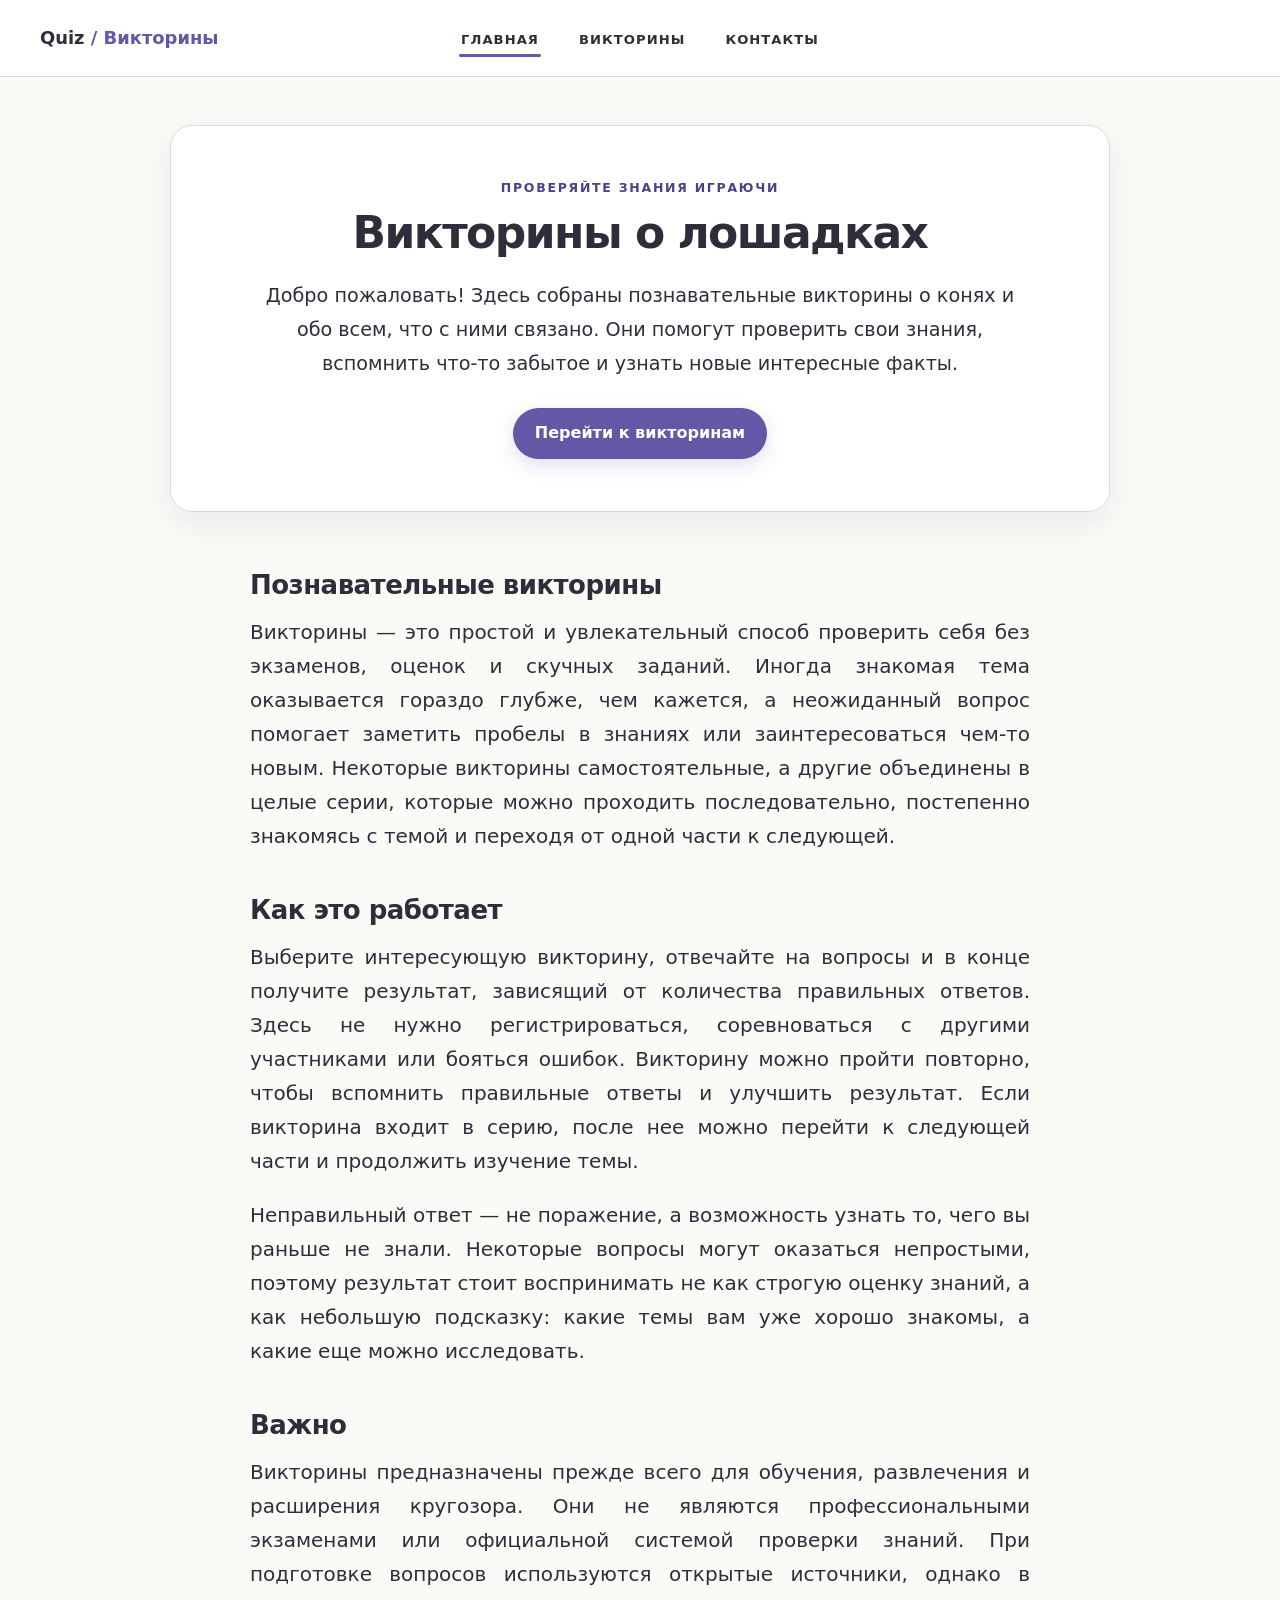
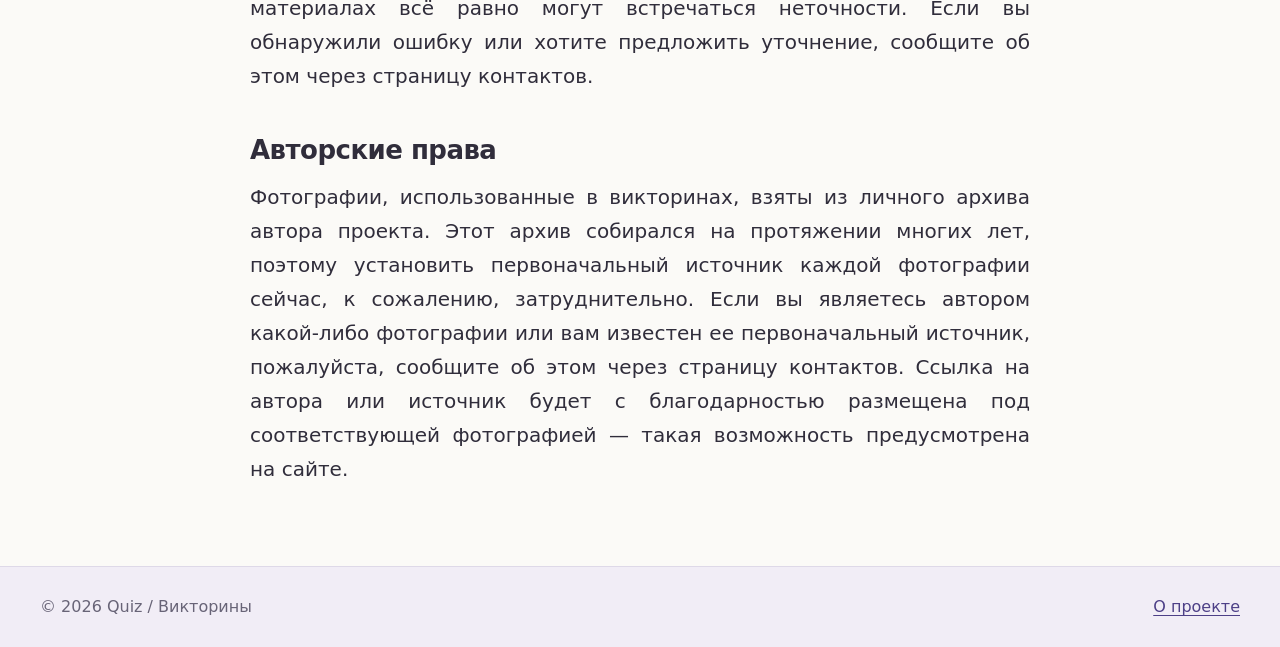
==== commit 7591d6f0: "fix main page" ====
--- a/index.html
+++ b/index.html
@@ -34,27 +34,23 @@
     <div class="home-copy content-narrow">
       <section aria-labelledby="educational-quizzes-title">
         <h2 id="educational-quizzes-title">Познавательные викторины</h2>
-        <p>Викторины — это простой и увлекательный способ проверить себя без экзаменов, оценок и скучных заданий. Иногда знакомая тема оказывается гораздо глубже, чем кажется, а неожиданный вопрос помогает заметить пробелы в знаниях или заинтересоваться чем-то новым.</p>
-        <p>Некоторые викторины самостоятельные, а другие объединены в целые серии, которые можно проходить последовательно, постепенно знакомясь с темой и переходя от одной части к следующей.</p>
+        <p>Викторины — это простой и увлекательный способ проверить себя без экзаменов, оценок и скучных заданий. Иногда знакомая тема оказывается гораздо глубже, чем кажется, а неожиданный вопрос помогает заметить пробелы в знаниях или заинтересоваться чем-то новым. Некоторые викторины самостоятельные, а другие объединены в целые серии, которые можно проходить последовательно, постепенно знакомясь с темой и переходя от одной части к следующей.</p>
       </section>
 
       <section aria-labelledby="how-it-works-title">
         <h2 id="how-it-works-title">Как это работает</h2>
-        <p>Выберите интересующую викторину, отвечайте на вопросы и в конце получите результат, зависящий от количества правильных ответов. Здесь не нужно регистрироваться, соревноваться с другими участниками или бояться ошибок.</p>
-        <p>Викторину можно пройти повторно, чтобы вспомнить правильные ответы и улучшить результат. Если викторина входит в серию, после нее можно перейти к следующей части и продолжить изучение темы.</p>
+        <p>Выберите интересующую викторину, отвечайте на вопросы и в конце получите результат, зависящий от количества правильных ответов. Здесь не нужно регистрироваться, соревноваться с другими участниками или бояться ошибок. Викторину можно пройти повторно, чтобы вспомнить правильные ответы и улучшить результат. Если викторина входит в серию, после нее можно перейти к следующей части и продолжить изучение темы.</p>
         <p>Неправильный ответ — не поражение, а возможность узнать то, чего вы раньше не знали. Некоторые вопросы могут оказаться непростыми, поэтому результат стоит воспринимать не как строгую оценку знаний, а как небольшую подсказку: какие темы вам уже хорошо знакомы, а какие еще можно исследовать.</p>
       </section>
 
       <section aria-labelledby="important-title">
         <h2 id="important-title">Важно</h2>
-        <p>Викторины предназначены прежде всего для обучения, развлечения и расширения кругозора. Они не являются профессиональными экзаменами или официальной системой проверки знаний.</p>
-        <p>При подготовке вопросов используются открытые источники, однако в материалах всё равно могут встречаться неточности. Если вы обнаружили ошибку или хотите предложить уточнение, сообщите об этом через страницу контактов.</p>
+        <p>Викторины предназначены прежде всего для обучения, развлечения и расширения кругозора. Они не являются профессиональными экзаменами или официальной системой проверки знаний. При подготовке вопросов используются открытые источники, однако в материалах всё равно могут встречаться неточности. Если вы обнаружили ошибку или хотите предложить уточнение, сообщите об этом через страницу контактов.</p>
       </section>
 
       <section aria-labelledby="copyright-title">
         <h2 id="copyright-title">Авторские права</h2>
-        <p>Фотографии, использованные в викторинах, взяты из личного архива автора проекта. Этот архив собирался на протяжении многих лет, поэтому установить первоначальный источник каждой фотографии сейчас, к сожалению, затруднительно.</p>
-        <p>Если вы являетесь автором какой-либо фотографии или вам известен ее первоначальный источник, пожалуйста, сообщите об этом через страницу контактов. Ссылка на автора или источник будет с благодарностью размещена под соответствующей фотографией — такая возможность предусмотрена на сайте.</p>
+        <p>Фотографии, использованные в викторинах, взяты из личного архива автора проекта. Этот архив собирался на протяжении многих лет, поэтому установить первоначальный источник каждой фотографии сейчас, к сожалению, затруднительно. Если вы являетесь автором какой-либо фотографии или вам известен ее первоначальный источник, пожалуйста, сообщите об этом через страницу контактов. Ссылка на автора или источник будет с благодарностью размещена под соответствующей фотографией — такая возможность предусмотрена на сайте.</p>
       </section>
     </div>
   </main>
--- a/css/style.css
+++ b/css/style.css
@@ -26,5 +26,5 @@
 @media(max-width:520px){.quiz-progress{align-items:stretch;flex-direction:column;gap:8px}.quiz-progress progress{width:100%}.question-card,.quiz-intro,.result-card{padding:20px}.share-actions,.result-actions,.quiz-intro-actions{align-items:stretch;flex-direction:column}.share-actions .button,.result-actions .button,.quiz-intro-actions .button{width:100%}}
 
 /* Главная страница */
-.home-page .home-main{padding-bottom:80px}.home-page .home-intro{padding-block:72px 58px;text-align:center}.home-page .home-intro h1{margin-bottom:20px;font-size:clamp(2.25rem,5vw,2.75rem);letter-spacing:-.035em}.home-page .home-intro .lead{max-width:780px;color:var(--ink);font-size:1.2rem;font-weight:450;line-height:1.75}.home-page .home-copy{max-width:780px}.home-page .home-copy section+section{margin-top:48px}.home-page .home-copy h2{margin-bottom:16px;font-size:1.7rem;letter-spacing:-.02em}.home-page .home-copy p{margin:0;color:var(--ink);font-size:1.125rem;font-weight:450;line-height:1.8}.home-page .home-copy p+p{margin-top:20px}
-@media(max-width:520px){.home-page .home-main{padding-bottom:56px}.home-page .home-intro{padding-block:48px 42px}.home-page .home-intro h1{font-size:2.1rem}.home-page .home-intro .lead{font-size:1.0625rem;line-height:1.7}.home-page .home-copy section+section{margin-top:38px}.home-page .home-copy h2{margin-bottom:13px;font-size:1.4rem}.home-page .home-copy p{font-size:1.0625rem;line-height:1.75}}
+.home-page .home-main{padding-bottom:80px}.home-page .home-intro{width:min(100% - 48px,940px);margin-top:48px;margin-bottom:58px;padding:clamp(36px,5vw,52px);border:1px solid var(--line);border-radius:22px;background:var(--surface);box-shadow:0 12px 32px rgba(68,56,94,.08);text-align:center}.home-page .home-intro h1{margin-bottom:20px;font-size:clamp(2.25rem,5vw,2.75rem);letter-spacing:-.035em}.home-page .home-intro .lead{max-width:780px;color:var(--ink);font-size:1.2rem;font-weight:450;line-height:1.75}.home-page .home-copy{max-width:780px}.home-page .home-copy section+section{margin-top:42px}.home-page .home-copy h2{margin-bottom:14px;font-size:1.625rem;letter-spacing:-.02em;text-align:left}.home-page .home-copy p{margin:0;color:var(--ink);font-size:1.25rem;font-weight:400;line-height:1.7;text-align:justify;text-align-last:left;hyphens:auto}.home-page .home-copy p+p{margin-top:20px}
+@media(max-width:520px){.home-page .home-main{padding-bottom:56px}.home-page .home-intro{width:min(100% - 24px,940px);margin-top:24px;margin-bottom:42px;padding:32px 20px;border-radius:20px}.home-page .home-intro h1{font-size:2.1rem}.home-page .home-intro .lead{font-size:1.0625rem;line-height:1.7}.home-page .home-copy section+section{margin-top:34px}.home-page .home-copy h2{margin-bottom:12px;font-size:1.375rem}.home-page .home-copy p{font-size:1.125rem;line-height:1.7}}
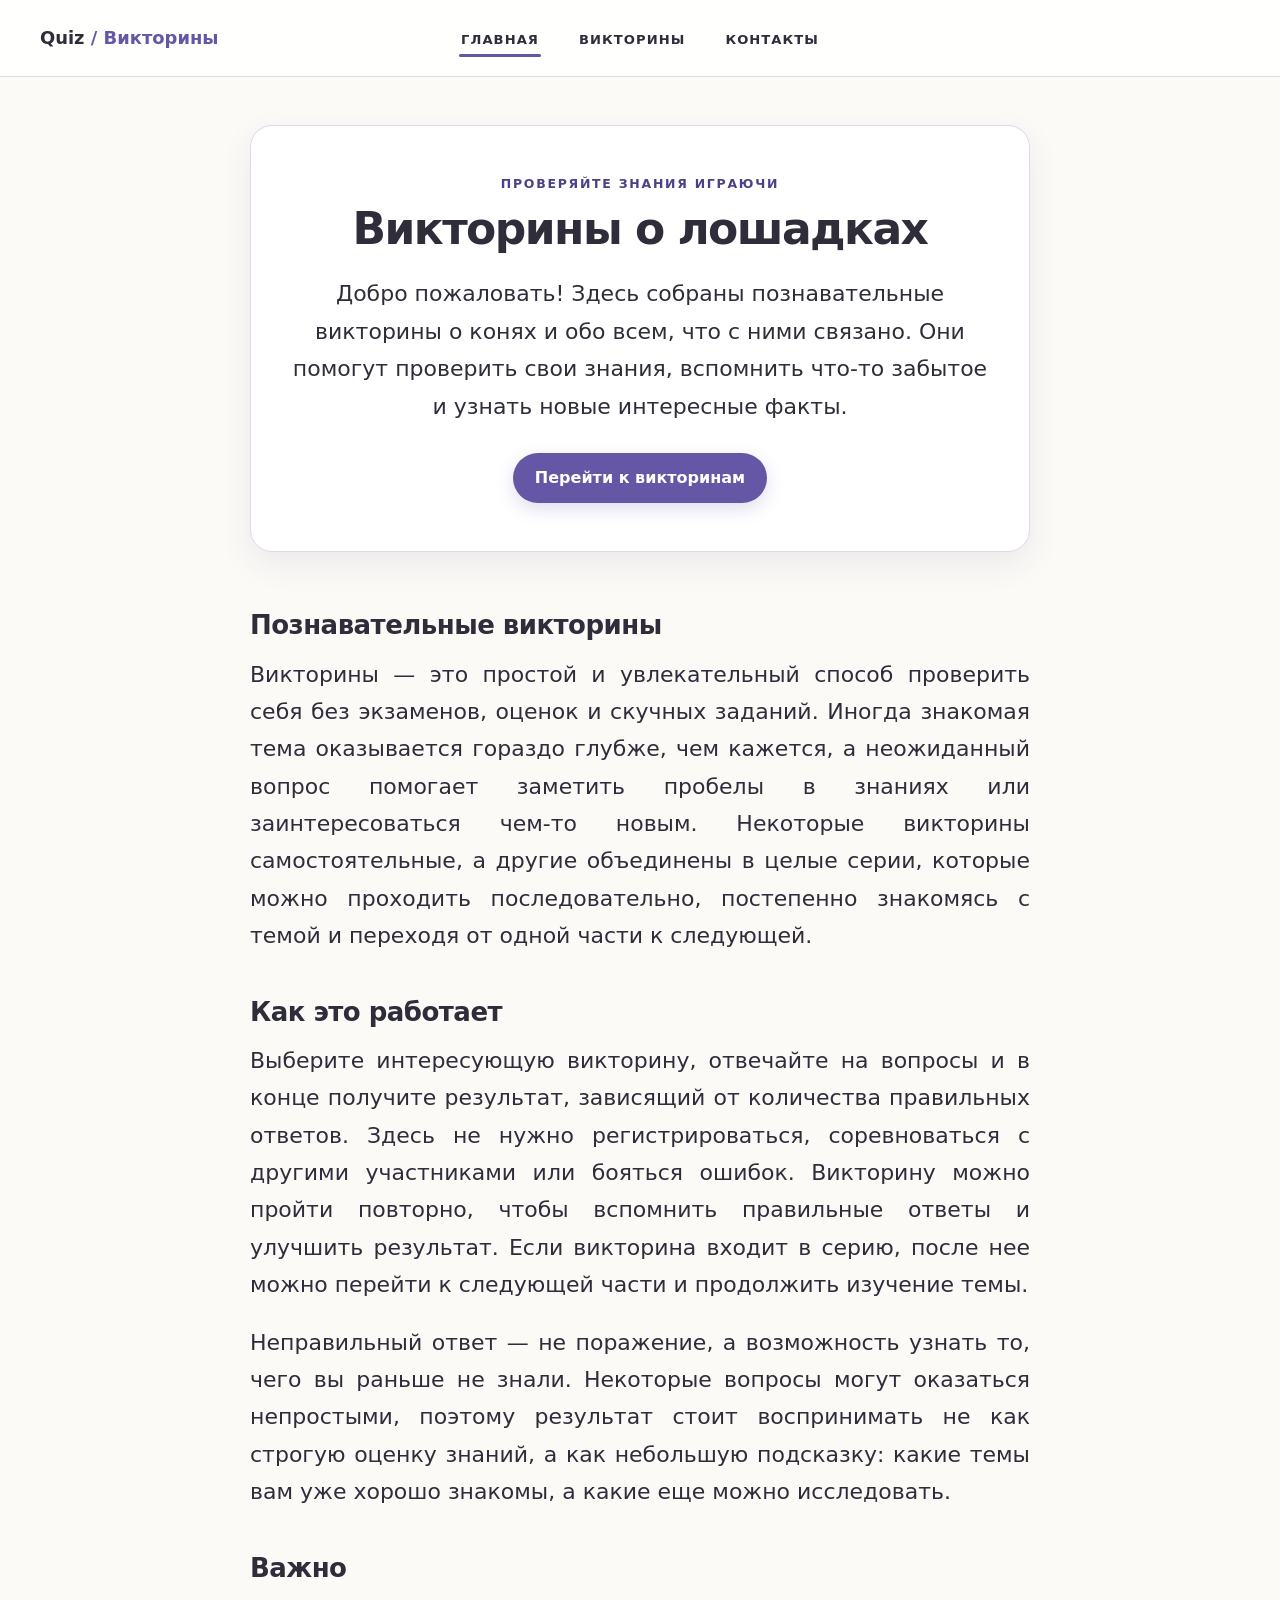
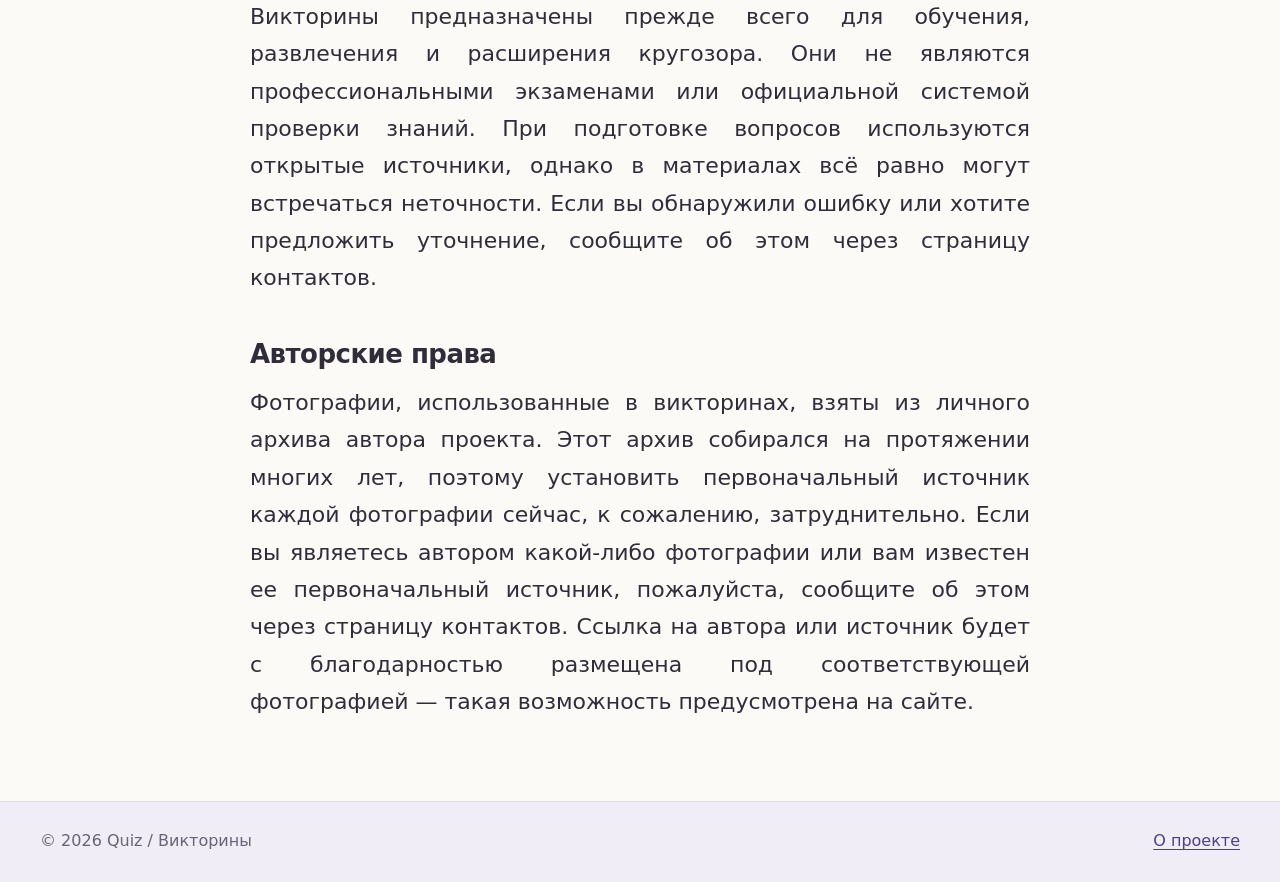
==== commit 0565e2de: "fix of design" ====
--- a/index.html
+++ b/index.html
@@ -26,7 +26,7 @@
   <main id="main" class="home-main">
     <section class="home-intro content-narrow">
       <p class="eyebrow">Проверяйте знания играючи</p>
-      <h1>Викторины о лошадках</h1>
+      <h1 class="page-title">Викторины о лошадках</h1>
       <p class="lead">Добро пожаловать! Здесь собраны познавательные викторины о конях и обо всем, что с ними связано. Они помогут проверить свои знания, вспомнить что-то забытое и узнать новые интересные факты.</p>
       <a class="button" href="quizzes.html">Перейти к викторинам</a>
     </section>
--- a/css/style.css
+++ b/css/style.css
@@ -26,5 +26,5 @@
 @media(max-width:520px){.quiz-progress{align-items:stretch;flex-direction:column;gap:8px}.quiz-progress progress{width:100%}.question-card,.quiz-intro,.result-card{padding:20px}.share-actions,.result-actions,.quiz-intro-actions{align-items:stretch;flex-direction:column}.share-actions .button,.result-actions .button,.quiz-intro-actions .button{width:100%}}
 
 /* Главная страница */
-.home-page .home-main{padding-bottom:80px}.home-page .home-intro{width:min(100% - 48px,940px);margin-top:48px;margin-bottom:58px;padding:clamp(36px,5vw,52px);border:1px solid var(--line);border-radius:22px;background:var(--surface);box-shadow:0 12px 32px rgba(68,56,94,.08);text-align:center}.home-page .home-intro h1{margin-bottom:20px;font-size:clamp(2.25rem,5vw,2.75rem);letter-spacing:-.035em}.home-page .home-intro .lead{max-width:780px;color:var(--ink);font-size:1.2rem;font-weight:450;line-height:1.75}.home-page .home-copy{max-width:780px}.home-page .home-copy section+section{margin-top:42px}.home-page .home-copy h2{margin-bottom:14px;font-size:1.625rem;letter-spacing:-.02em;text-align:left}.home-page .home-copy p{margin:0;color:var(--ink);font-size:1.25rem;font-weight:400;line-height:1.7;text-align:justify;text-align-last:left;hyphens:auto}.home-page .home-copy p+p{margin-top:20px}
-@media(max-width:520px){.home-page .home-main{padding-bottom:56px}.home-page .home-intro{width:min(100% - 24px,940px);margin-top:24px;margin-bottom:42px;padding:32px 20px;border-radius:20px}.home-page .home-intro h1{font-size:2.1rem}.home-page .home-intro .lead{font-size:1.0625rem;line-height:1.7}.home-page .home-copy section+section{margin-top:34px}.home-page .home-copy h2{margin-bottom:12px;font-size:1.375rem}.home-page .home-copy p{font-size:1.125rem;line-height:1.7}}
+.page-title,h1.page-title{font-family:inherit;font-size:clamp(2.25rem,5vw,2.75rem);font-weight:700;line-height:1.2;letter-spacing:-.035em}.home-page .home-main{padding-bottom:80px}.home-page .home-intro{width:min(100% - 48px,780px);margin-top:48px;margin-bottom:58px;padding:48px 36px;border:1px solid var(--line);border-radius:22px;background:var(--surface);box-shadow:0 12px 32px rgba(68,56,94,.08);text-align:center}.home-page .home-intro .page-title{margin-bottom:20px}.home-page .home-intro .lead{max-width:100%;color:var(--ink);font-size:1.375rem;font-weight:400;line-height:1.7}.home-page .home-copy{max-width:780px}.home-page .home-copy section+section{margin-top:42px}.home-page .home-copy h2{margin-bottom:14px;font-size:1.625rem;letter-spacing:-.02em;text-align:left}.home-page .home-copy p{margin:0;color:var(--ink);font-size:1.375rem;font-weight:400;line-height:1.7;text-align:justify;text-align-last:left;hyphens:auto}.home-page .home-copy p+p{margin-top:20px}.contacts-page .contact-text{font-size:1.375rem;font-weight:400;line-height:1.7}
+@media(max-width:520px){h1.page-title{font-size:2.1rem}.home-page .home-main{padding-bottom:56px}.home-page .home-intro{width:min(100% - 32px,780px);margin-top:24px;margin-bottom:42px;padding:32px 20px;border-radius:20px}.home-page .home-intro .lead{font-size:1.25rem;line-height:1.7}.home-page .home-copy section+section{margin-top:34px}.home-page .home-copy h2{margin-bottom:12px;font-size:1.375rem}.home-page .home-copy p{font-size:1.25rem;line-height:1.7}.contacts-page .contact-text{font-size:1.25rem;line-height:1.7}}
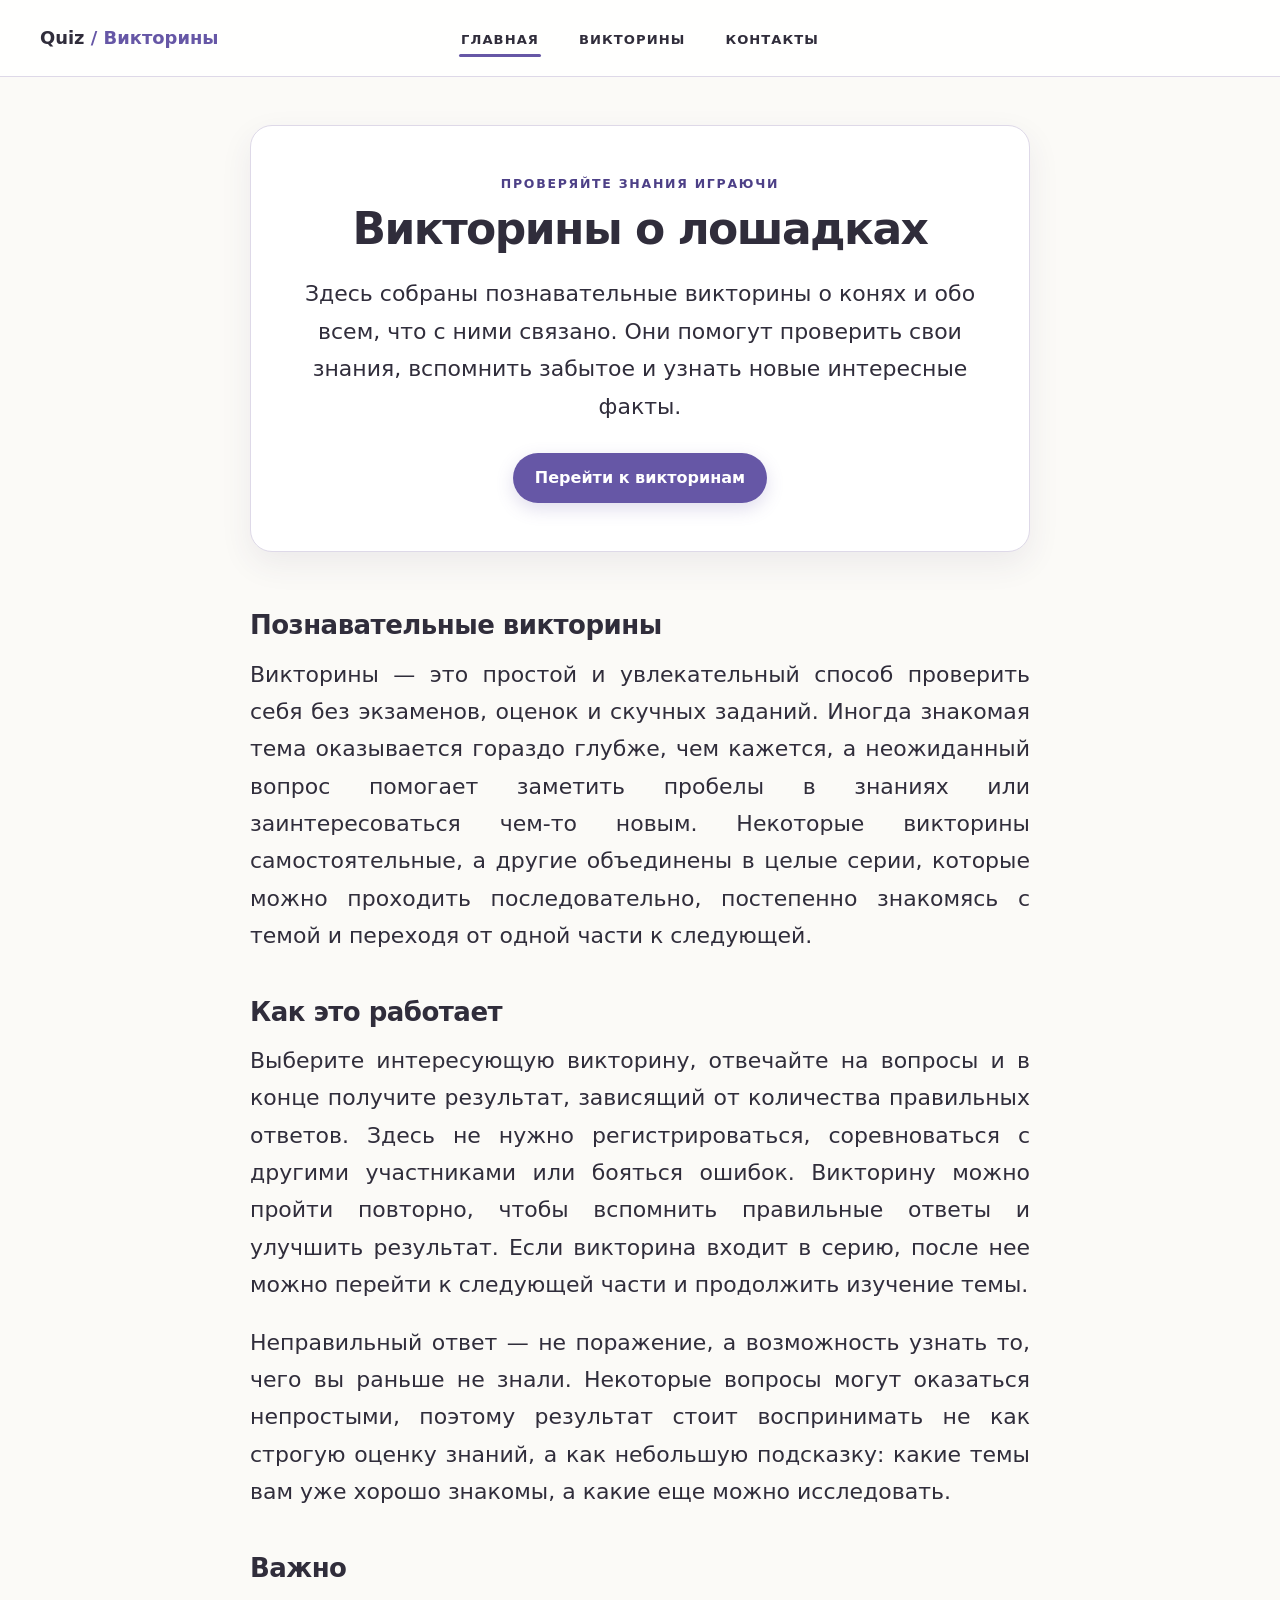
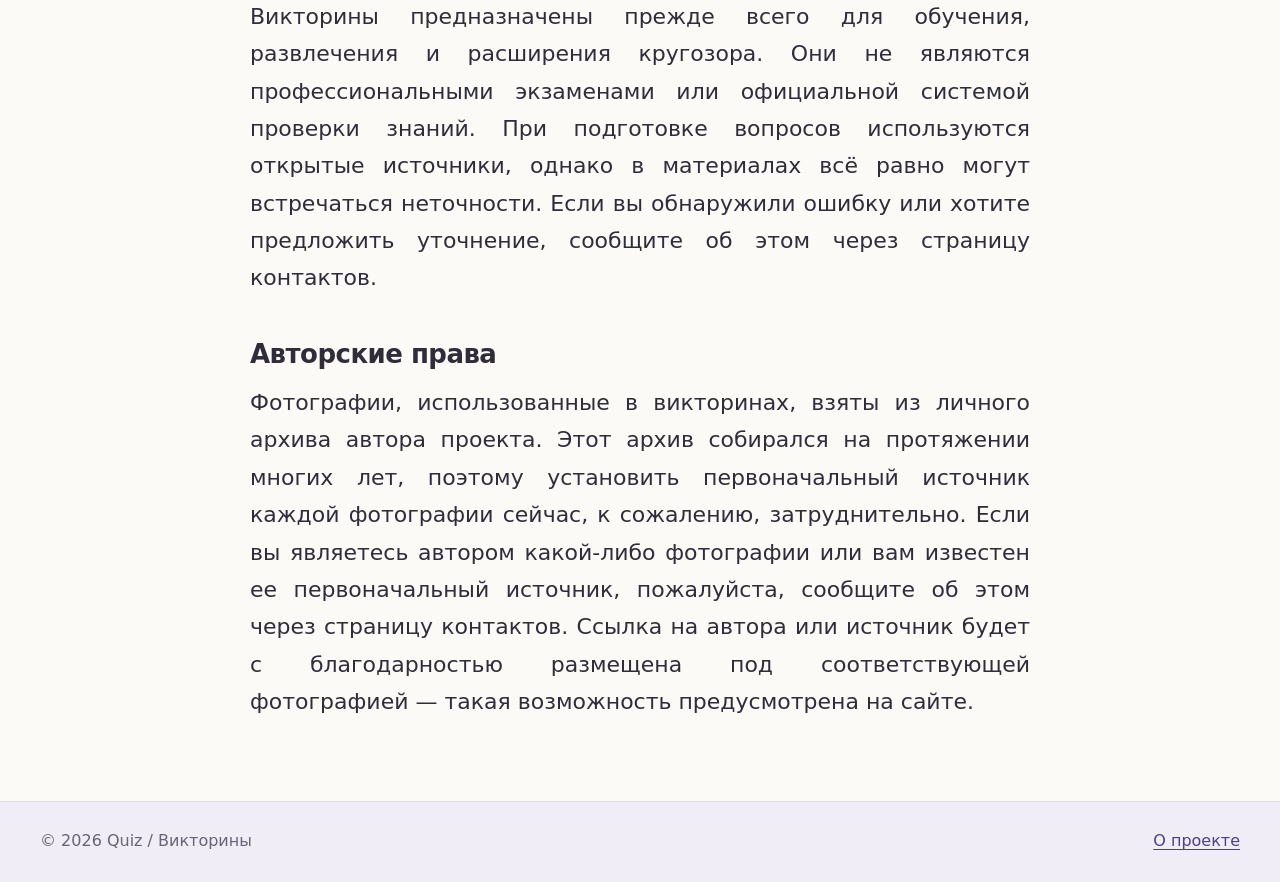
==== commit 26532d45: "fix main page" ====
--- a/index.html
+++ b/index.html
@@ -27,7 +27,7 @@
     <section class="home-intro content-narrow">
       <p class="eyebrow">Проверяйте знания играючи</p>
       <h1 class="page-title">Викторины о лошадках</h1>
-      <p class="lead">Добро пожаловать! Здесь собраны познавательные викторины о конях и обо всем, что с ними связано. Они помогут проверить свои знания, вспомнить что-то забытое и узнать новые интересные факты.</p>
+      <p class="lead">Здесь собраны познавательные викторины о конях и обо всем, что с ними связано. Они помогут проверить свои знания, вспомнить забытое и узнать новые интересные факты.</p>
       <a class="button" href="quizzes.html">Перейти к викторинам</a>
     </section>
 
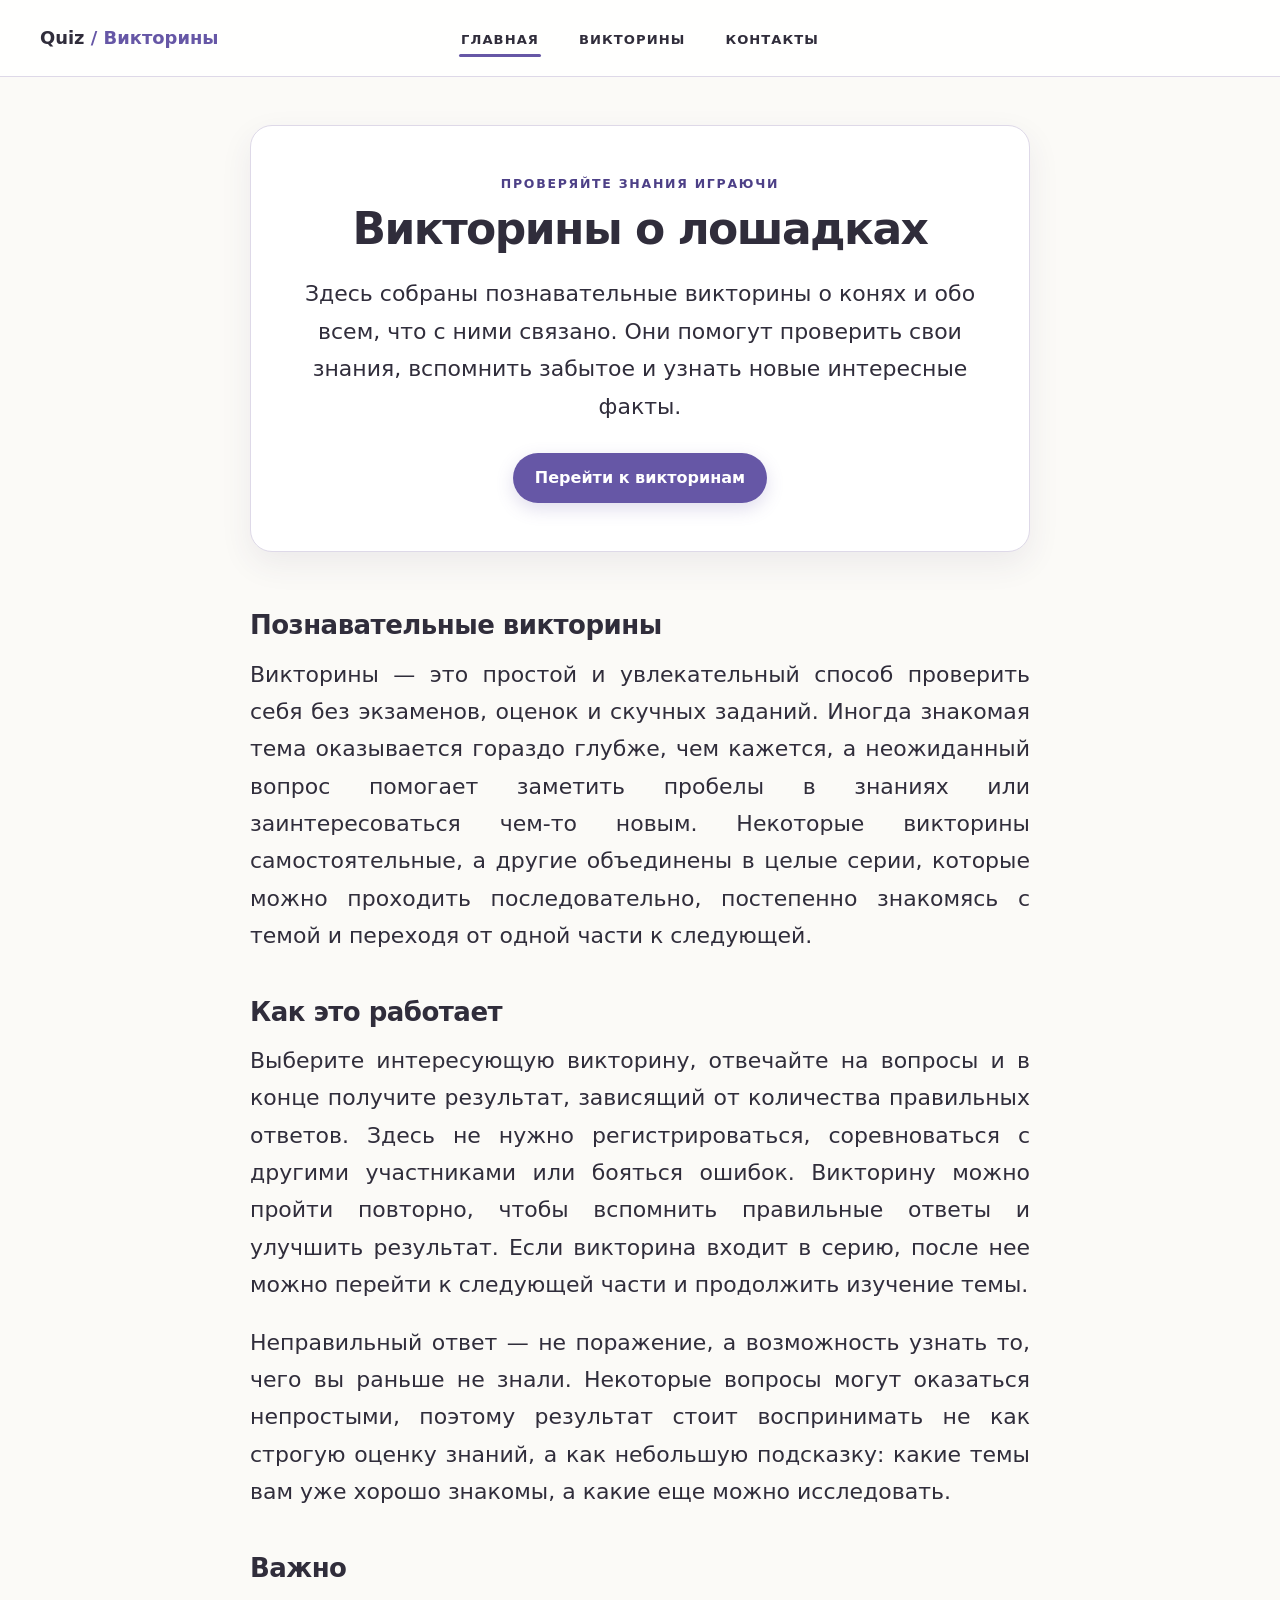
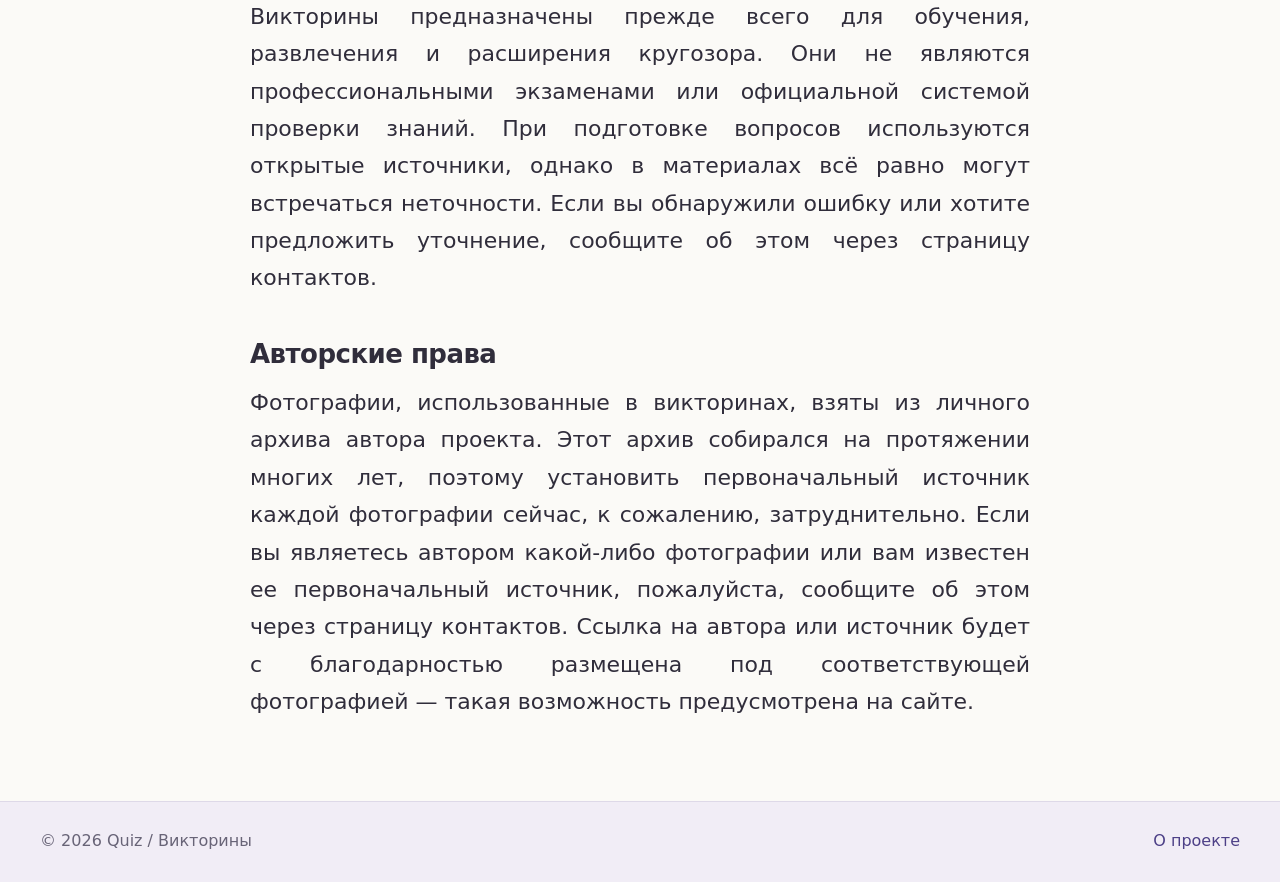
==== commit abb672c2: "mini-fix" ====
--- a/index.html
+++ b/index.html
@@ -4,7 +4,7 @@
   <meta charset="utf-8">
   <meta name="viewport" content="width=device-width, initial-scale=1">
   <meta name="description" content="Русскоязыные викторины на самые разные темы.">
-  <title>Викторины — Quiz / Викторины</title>
+  <title>Викторины о лошадках</title>
   <link rel="stylesheet" href="css/style.css">
   <script src="js/common.js" defer></script>
 </head>
--- a/css/style.css
+++ b/css/style.css
@@ -1,10 +1,10 @@
 :root{--bg:#fbfaf7;--surface:#fff;--ink:#302d3b;--muted:#686477;--primary:#6657a6;--primary-dark:#4d4087;--lavender:#e9e4f6;--mint:#dcefe8;--peach:#f7e5d9;--line:#ded9e8;--shadow:0 12px 34px rgba(68,56,94,.09);--radius:20px;--container:1200px;--narrow:900px}
 *{box-sizing:border-box}html{scroll-behavior:smooth}body{margin:0;min-width:0;background:var(--bg);color:var(--ink);font-family:Inter,ui-sans-serif,system-ui,-apple-system,"Segoe UI",sans-serif;font-size:16px;line-height:1.65;overflow-wrap:break-word}img{display:block;max-width:100%}a{color:var(--primary-dark);text-underline-offset:.2em}button,select{font:inherit}button,a,select{outline-offset:4px}:focus-visible{outline:3px solid #9a74c5}.container,.header-inner,.footer-inner{width:min(100% - 48px,var(--container));margin-inline:auto}.content-narrow{width:min(100% - 48px,var(--narrow));margin-inline:auto}.visually-hidden{position:absolute!important;width:1px;height:1px;padding:0;margin:-1px;overflow:hidden;clip:rect(0,0,0,0);white-space:nowrap;border:0}.skip-link{position:fixed;z-index:100;left:16px;top:12px;padding:10px 16px;background:var(--ink);color:#fff;border-radius:8px;transform:translateY(-180%)}.skip-link:focus{transform:none}
 .site-header{position:relative;z-index:10;background:rgba(255,255,255,.94);border-bottom:1px solid var(--line)}.header-inner{min-height:76px;display:grid;grid-template-columns:1fr auto 1fr;align-items:center;gap:24px}.brand{font-weight:800;font-size:1.12rem;text-decoration:none;color:var(--ink)}.brand span{font-weight:600;color:var(--primary)}.site-nav{grid-column:2;display:flex;gap:36px;align-items:center}.site-nav a{position:relative;padding:26px 2px 22px;color:var(--ink);font-size:.82rem;font-weight:800;letter-spacing:.08em;text-decoration:none;text-transform:uppercase}.site-nav a:hover{color:var(--primary-dark)}.site-nav a[aria-current=page]::after{content:"";position:absolute;left:0;right:0;bottom:16px;height:3px;background:var(--primary);border-radius:3px}.menu-toggle{display:none}
-main{min-height:calc(100vh - 157px)}.hero{padding-block:92px 72px;text-align:center}.hero::before{content:"?";display:grid;place-items:center;width:74px;height:74px;margin:0 auto 20px;background:var(--lavender);color:var(--primary);font:800 2rem/1 serif;border-radius:24px;transform:rotate(-4deg)}h1,h2,h3{line-height:1.2;margin-top:0}h1{font-size:clamp(2.35rem,7vw,4.6rem);letter-spacing:-.045em;margin-bottom:18px}h2{font-size:clamp(1.6rem,4vw,2.35rem)}.lead{max-width:700px;margin:0 auto 28px;color:var(--muted);font-size:clamp(1.05rem,2vw,1.25rem)}.eyebrow{margin:0 0 8px;color:var(--primary-dark);font-size:.78rem;font-weight:800;letter-spacing:.14em;text-transform:uppercase}.button,.copy-button{display:inline-flex;justify-content:center;align-items:center;border:0;border-radius:999px;background:var(--primary);color:#fff;padding:12px 22px;font-weight:750;text-decoration:none;cursor:pointer;box-shadow:0 6px 18px rgba(102,87,166,.2)}.button:hover,.copy-button:hover{background:var(--primary-dark)}.section{padding-block:32px 80px}.empty-state,.error-state,.loading-card{padding:34px;border:1px dashed #bbb2d2;background:var(--surface);border-radius:var(--radius);text-align:center}.empty-state-icon{display:grid;place-items:center;width:48px;height:48px;margin:0 auto 12px;background:var(--mint);border-radius:50%;font-weight:900}.text-link{font-weight:750}.site-footer{background:#f1edf6;border-top:1px solid var(--line)}.footer-inner{min-height:80px;display:flex;justify-content:space-between;align-items:center;gap:20px}.footer-inner p{margin:0;color:var(--muted)}
+main{min-height:calc(100vh - 157px)}.hero{padding-block:92px 72px;text-align:center}.hero::before{content:"?";display:grid;place-items:center;width:74px;height:74px;margin:0 auto 20px;background:var(--lavender);color:var(--primary);font:800 2rem/1 serif;border-radius:24px;transform:rotate(-4deg)}h1,h2,h3{line-height:1.2;margin-top:0}h1{font-size:clamp(2.35rem,7vw,4.6rem);letter-spacing:-.045em;margin-bottom:18px}h2{font-size:clamp(1.6rem,4vw,2.35rem)}.lead{max-width:700px;margin:0 auto 28px;color:var(--muted);font-size:clamp(1.05rem,2vw,1.25rem)}.eyebrow{margin:0 0 8px;color:var(--primary-dark);font-size:.78rem;font-weight:800;letter-spacing:.14em;text-transform:uppercase}.button,.copy-button{display:inline-flex;justify-content:center;align-items:center;border:0;border-radius:999px;background:var(--primary);color:#fff;padding:12px 22px;font-weight:750;text-decoration:none;cursor:pointer;box-shadow:0 6px 18px rgba(102,87,166,.2)}.button:hover,.copy-button:hover{background:var(--primary-dark)}.section{padding-block:32px 80px}.empty-state,.error-state,.loading-card{padding:34px;border:1px dashed #bbb2d2;background:var(--surface);border-radius:var(--radius);text-align:center}.empty-state-icon{display:grid;place-items:center;width:48px;height:48px;margin:0 auto 12px;background:var(--mint);border-radius:50%;font-weight:900}.text-link{font-weight:750}.site-footer{background:#f1edf6;border-top:1px solid var(--line)}.footer-inner{min-height:80px;display:flex;justify-content:space-between;align-items:center;gap:20px}.footer-inner p{margin:0;color:var(--muted)}.site-footer .footer-inner>a,.site-footer .footer-inner>a:hover{text-decoration:none}
 .page-main{padding-block:58px 80px}.page-heading{margin-bottom:38px}.page-heading h1{font-size:clamp(2.2rem,6vw,3.6rem);margin-bottom:8px}.page-heading>p:last-child{color:var(--muted);margin:0}.catalog-tools{display:flex;justify-content:space-between;align-items:end;gap:30px;padding:20px 22px;margin-bottom:26px;background:var(--lavender);border-radius:var(--radius)}.tool-title{font-size:.8rem;text-transform:uppercase;letter-spacing:.1em;margin-bottom:9px}.tag-placeholder,.quiz-tags{display:flex;flex-wrap:wrap;gap:8px}.tag{display:inline-flex;padding:3px 11px;border-radius:999px;background:#f0edf8;color:var(--primary-dark);font-size:.78rem;font-weight:700;text-decoration:none;border:1px solid #cec5e4}.tag:hover{background:#e6e0f3;border-color:#aa9dce}.tag.is-static,.tag.is-muted{pointer-events:none}.tag.is-muted{background:#eee;color:var(--muted)}.sort-placeholder{display:grid;grid-template-columns:auto auto;align-items:center;gap:2px 10px}.sort-placeholder label{font-size:.78rem;font-weight:800}.sort-placeholder select{padding:7px 28px 7px 10px;border:1px solid var(--line);border-radius:9px;background:#fff;color:var(--muted)}.sort-placeholder small{grid-column:2;color:var(--muted)}.quiz-list{display:grid;gap:22px}.quiz-card{display:grid;grid-template-columns:220px minmax(0,1fr);min-height:220px;background:var(--surface);border:1px solid var(--line);border-radius:var(--radius);overflow:hidden;box-shadow:var(--shadow)}.quiz-cover{aspect-ratio:1;background:var(--peach)}.quiz-cover img{width:100%;height:100%;object-fit:cover}.cover-placeholder{height:100%;display:grid;place-content:center;text-align:center;color:#865c4e;background:linear-gradient(145deg,var(--peach),#f3dcd5)}.cover-placeholder span{font:800 4rem/1 Georgia,serif}.cover-placeholder small{font-weight:900;letter-spacing:.2em;text-transform:uppercase}.quiz-card-body{min-width:0;display:flex;flex-direction:column;justify-content:space-between;padding:27px}.quiz-card h3{margin-bottom:12px;font-size:clamp(1.25rem,3vw,1.7rem)}.quiz-card h3 span{font-weight:500;color:var(--muted);font-size:.8em}.quiz-card p{margin:0;color:var(--muted)}.quiz-tags{padding-top:20px}.pagination-placeholder{display:flex;justify-content:center;align-items:center;gap:18px;margin-top:34px;color:var(--muted)}.pagination-placeholder button{padding:7px 12px;border:1px solid var(--line);border-radius:9px;background:#fff}.error-state{border-color:#d9a6a6;background:#fff7f6}.error-state p{margin-bottom:0}
-.prose{font-size:1.05rem}.prose>p{margin-block:0 26px}.contact-text{font-size:calc(1.05rem + 3px)}.donate-block{margin:-8px 0 0}.donate-block .contact-text{margin:0}.prose>.contact-text{margin:0}.copy-donate{display:inline;padding:0;color:inherit;background:transparent;border:0;font-family:ui-monospace,SFMono-Regular,Consolas,monospace;font-size:inherit;letter-spacing:.03em;white-space:nowrap;cursor:pointer}.copy-donate:hover,.copy-donate:focus-visible{color:inherit;font-weight:800;outline:none}.copy-message:empty{display:none}.copy-message:not(:empty){min-height:1.5em;margin-top:8px;color:var(--muted);font-size:.88rem;font-weight:700;text-align:center}.social-links{display:grid;grid-template-columns:repeat(4,minmax(140px,1fr));gap:12px;padding:0 0 4px;overflow-x:auto;overscroll-behavior-x:contain;scrollbar-width:thin;list-style:none}.social-links a{display:flex;justify-content:space-between;padding:15px 18px;border:1px solid var(--line);border-radius:14px;background:var(--surface);font-weight:750;text-decoration:none}.social-links a:hover{border-color:#aca1ca;box-shadow:var(--shadow)}
-@media(max-width:768px){.container,.header-inner,.footer-inner,.content-narrow{width:min(100% - 32px,var(--container))}.header-inner{display:flex;justify-content:space-between;min-height:66px}.menu-toggle{display:grid;place-content:center;gap:5px;width:44px;height:44px;border:1px solid var(--line);border-radius:12px;background:#fff;cursor:pointer}.menu-toggle span{display:block;width:22px;height:2px;background:var(--ink);border-radius:2px;transition:transform .2s,opacity .2s}.menu-toggle[aria-expanded=true] span:nth-child(1){transform:translateY(7px) rotate(45deg)}.menu-toggle[aria-expanded=true] span:nth-child(2){opacity:0}.menu-toggle[aria-expanded=true] span:nth-child(3){transform:translateY(-7px) rotate(-45deg)}.site-nav{display:none;position:absolute;top:58px;right:16px;width:min(280px,calc(100vw - 32px));padding:10px;background:#fff;border:1px solid var(--line);border-radius:16px;box-shadow:var(--shadow)}.site-nav.is-open{display:grid}.site-nav a{padding:13px 15px;border-radius:10px}.site-nav a[aria-current=page]{background:var(--lavender)}.site-nav a[aria-current=page]::after{display:none}.hero{padding-block:58px 50px}.page-main{padding-block:40px 64px}.catalog-tools{align-items:stretch;flex-direction:column}.sort-placeholder{align-self:start}.quiz-card{grid-template-columns:150px minmax(0,1fr);min-height:150px}.quiz-card-body{padding:20px}.footer-inner{padding-block:18px}.social-links{grid-template-columns:repeat(4,minmax(140px,1fr))}}
+.prose{font-size:1.05rem}.prose>p{margin-block:0 26px}.contact-text{font-size:calc(1.05rem + 3px)}.donate-block{margin:-8px 0 0}.donate-block .contact-text{margin:0}.prose>.contact-text{margin:0}.copy-donate{display:inline;padding:0;color:inherit;background:transparent;border:0;font-family:ui-monospace,SFMono-Regular,Consolas,monospace;font-size:inherit;letter-spacing:.03em;white-space:nowrap;cursor:pointer}.copy-donate:hover,.copy-donate:focus-visible{color:inherit;font-weight:800;outline:none}.copy-message{margin-top:8px;color:var(--muted);font-size:.88rem;font-weight:700;text-align:center}.copy-message:empty{display:none}.contacts-page main{min-height:0}.social-links{display:grid;grid-template-columns:repeat(4,minmax(140px,1fr));gap:12px;padding:0;overflow:visible;list-style:none}.social-links a{display:flex;justify-content:space-between;padding:15px 18px;border:1px solid var(--line);border-radius:14px;background:var(--surface);font-weight:750;text-decoration:none}.social-links a:hover,.social-links a:focus-visible{border-color:#aca1ca;box-shadow:var(--shadow)}
+@media(max-width:768px){.container,.header-inner,.footer-inner,.content-narrow{width:min(100% - 32px,var(--container))}.header-inner{display:flex;justify-content:space-between;min-height:66px}.menu-toggle{display:grid;place-content:center;gap:5px;width:44px;height:44px;border:1px solid var(--line);border-radius:12px;background:#fff;cursor:pointer}.menu-toggle span{display:block;width:22px;height:2px;background:var(--ink);border-radius:2px;transition:transform .2s,opacity .2s}.menu-toggle[aria-expanded=true] span:nth-child(1){transform:translateY(7px) rotate(45deg)}.menu-toggle[aria-expanded=true] span:nth-child(2){opacity:0}.menu-toggle[aria-expanded=true] span:nth-child(3){transform:translateY(-7px) rotate(-45deg)}.site-nav{display:none;position:absolute;top:58px;right:16px;width:min(280px,calc(100vw - 32px));padding:10px;background:#fff;border:1px solid var(--line);border-radius:16px;box-shadow:var(--shadow)}.site-nav.is-open{display:grid}.site-nav a{padding:13px 15px;border-radius:10px}.site-nav a[aria-current=page]{background:var(--lavender)}.site-nav a[aria-current=page]::after{display:none}.hero{padding-block:58px 50px}.page-main{padding-block:40px 64px}.catalog-tools{align-items:stretch;flex-direction:column}.sort-placeholder{align-self:start}.quiz-card{grid-template-columns:150px minmax(0,1fr);min-height:150px}.quiz-card-body{padding:20px}.footer-inner{padding-block:18px}.social-links{grid-template-columns:repeat(4,minmax(140px,1fr));padding:12px 24px 32px;overflow-x:auto;overflow-y:hidden;overscroll-behavior-x:contain;scrollbar-width:thin}}
 @media(max-width:520px){.brand span{display:none}.quiz-card{grid-template-columns:1fr}.quiz-cover{width:100%;max-height:260px}.quiz-card-body{min-height:210px}.pagination-placeholder{gap:8px;font-size:.86rem}.copy-button{margin-left:0}.footer-inner{align-items:flex-start;flex-direction:column;justify-content:center;gap:5px}}
 @media(prefers-reduced-motion:reduce){html{scroll-behavior:auto}*,*::before,*::after{animation-duration:.01ms!important;animation-iteration-count:1!important;transition-duration:.01ms!important}}
 
@@ -20,7 +20,9 @@
 .quiz-card{grid-template-columns:220px minmax(0,1fr);max-height:440px}.quiz-cover{width:220px;height:100%;min-height:220px;aspect-ratio:auto}.quiz-cover img{width:100%;height:100%;object-fit:cover;object-position:right center}.cover-placeholder{min-height:100%}@media(max-width:700px){.quiz-card{grid-template-columns:1fr;max-height:none}.quiz-cover{width:100%;height:auto;min-height:0;aspect-ratio:1}.quiz-cover img{object-position:center}.quiz-card-body{min-height:0}}
 .quiz-intro-cover{width:min(320px,100%);aspect-ratio:1;margin:0 auto 24px;border-radius:18px;object-fit:cover}.quiz-intro-actions,.share-actions{display:flex;justify-content:center;flex-wrap:wrap;gap:10px}.quiz-name{margin:0 0 12px;color:var(--primary-dark);font-weight:800}.answer-list{display:grid;gap:10px}.answer-option{width:100%;align-items:center;margin:0;text-align:left;font:inherit;transition:background-color .15s ease,border-color .15s ease,color .15s ease}.answer-option:disabled{color:var(--ink);cursor:default;opacity:1}.answer-option:not(:disabled):not(.is-correct):not(.is-wrong):focus-visible{border-color:#aaa0d2;background:#f0edff;color:var(--ink);outline:3px solid #9a74c5;outline-offset:2px}.answer-icon{display:inline-grid;flex:0 0 24px;place-items:center;width:24px;height:24px;border:2px solid currentColor;border-radius:50%;font-weight:900}.answer-option.is-correct{color:#285d3c}.answer-option.is-wrong{color:#7d3030}.answer-feedback.is-success{background:#e6f4eb;color:#285d3c}.answer-feedback.is-error{background:#fae8e8;color:#642929}.answer-feedback-placeholder{min-height:1px}.share-actions{margin-top:24px}.result-card .button{border:1px solid var(--primary);background:#fff;color:var(--primary-dark);box-shadow:none}.result-card .button:hover,.result-card .button:focus-visible{border-color:var(--primary-dark);background:var(--primary-dark);color:#fff}.share-status{min-height:1.6em;color:var(--primary-dark);font-weight:750}.copy-helper{position:fixed;left:-9999px;opacity:0}.confetti-layer{position:fixed;z-index:1000;inset:0;overflow:hidden;pointer-events:none}.confetti-piece{position:absolute;top:-20px;left:var(--x);width:9px;height:15px;border-radius:2px;animation:confetti-fall 900ms ease-out var(--delay) forwards}.confetti-0{background:#6657a6}.confetti-1{background:#6ea98c}.confetti-2{background:#d28b71}.confetti-3{background:#d1aa45}@keyframes confetti-fall{to{transform:translateY(70vh) rotate(var(--spin));opacity:0}}
 .result-summary{margin:14px 0 0;color:#6F5878;font-size:clamp(1.35rem,4vw,2rem);font-weight:850}.result-recommendation{max-width:760px;margin:22px auto 0;padding:clamp(18px,4vw,26px);border:1px solid var(--line);border-radius:16px;background:var(--lavender);font-size:calc(1rem + 5px);text-align:left}.result-recommendation p{margin:0}.result-recommendation__articles{display:block;width:max-content;max-width:100%;margin:20px auto 0;padding:5px 9px;color:var(--primary-dark);font-size:clamp(calc(1.15rem + 2px),calc(3vw + 2px),calc(1.4rem + 2px));font-weight:900;text-align:center;text-decoration:none}.result-recommendation__articles-content{display:inline-flex;align-items:center;transition:transform .16s ease,filter .16s ease}.result-recommendation__articles:focus-visible{outline:none}.result-recommendation__articles:focus-visible .result-recommendation__articles-content{transform:translateY(-2px);filter:drop-shadow(0 3px 7px rgba(190,152,85,.5))}.share-status:empty{display:none}.share-status:not(:empty){margin:12px 0 0}.share-status:empty+.result-actions{margin-top:10px}
+.next-quiz{margin-top:30px;text-align:center}.next-quiz__label{margin:0 0 5px;color:#6F5878;font-size:.78rem;font-weight:800;letter-spacing:.14em;text-transform:uppercase}.next-quiz__link{display:inline-block;max-width:100%;padding:4px 8px;color:var(--primary-dark);font-size:clamp(1.05rem,2.5vw,1.25rem);font-weight:850;line-height:1.35;text-decoration:none}.next-quiz__link span{display:inline-block;transition:transform .16s ease,filter .16s ease}.next-quiz__link:focus-visible{outline:none}.next-quiz__link:focus-visible span{transform:translateY(-2px);filter:drop-shadow(0 3px 7px rgba(190,152,85,.5))}
 @media(hover:hover) and (pointer:fine){.result-recommendation__articles:hover .result-recommendation__articles-content{transform:translateY(-2px);filter:drop-shadow(0 3px 7px rgba(190,152,85,.5))}}
+@media(hover:hover) and (pointer:fine){.next-quiz__link:hover span{transform:translateY(-2px);filter:drop-shadow(0 3px 7px rgba(190,152,85,.5))}}
 @media(hover:hover) and (pointer:fine){.answer-option:not(:disabled):not(.is-correct):not(.is-wrong):hover{border-color:#aaa0d2;background:#f0edff;color:var(--ink)}}
 .content-narrow.quiz-layout-wide{width:min(100% - 32px,1400px)}.question-card--with-image{padding:32px}.question-layout{display:grid;grid-template-columns:minmax(0,800px);justify-content:center;align-items:start;gap:32px}.question-layout .question-image{margin:0 auto}.question-content{width:min(800px,100%);min-width:0;overflow-wrap:anywhere}.question-content .answer-option{width:100%;min-width:0}.question-content .answer-feedback{overflow-wrap:anywhere}@media(min-width:1432px){.question-layout{grid-template-columns:800px 500px}.question-content{width:500px;max-width:100%}}
 @media(max-width:520px){.quiz-progress{align-items:stretch;flex-direction:column;gap:8px}.quiz-progress progress{width:100%}.question-card,.quiz-intro,.result-card{padding:20px}.share-actions,.result-actions,.quiz-intro-actions{align-items:stretch;flex-direction:column}.share-actions .button,.result-actions .button,.quiz-intro-actions .button{width:100%}}
@@ -28,3 +30,20 @@
 /* Главная страница */
 .page-title,h1.page-title{font-family:inherit;font-size:clamp(2.25rem,5vw,2.75rem);font-weight:700;line-height:1.2;letter-spacing:-.035em}.home-page .home-main{padding-bottom:80px}.home-page .home-intro{width:min(100% - 48px,780px);margin-top:48px;margin-bottom:58px;padding:48px 36px;border:1px solid var(--line);border-radius:22px;background:var(--surface);box-shadow:0 12px 32px rgba(68,56,94,.08);text-align:center}.home-page .home-intro .page-title{margin-bottom:20px}.home-page .home-intro .lead{max-width:100%;color:var(--ink);font-size:1.375rem;font-weight:400;line-height:1.7}.home-page .home-copy{max-width:780px}.home-page .home-copy section+section{margin-top:42px}.home-page .home-copy h2{margin-bottom:14px;font-size:1.625rem;letter-spacing:-.02em;text-align:left}.home-page .home-copy p{margin:0;color:var(--ink);font-size:1.375rem;font-weight:400;line-height:1.7;text-align:justify;text-align-last:left;hyphens:auto}.home-page .home-copy p+p{margin-top:20px}.contacts-page .contact-text{font-size:1.375rem;font-weight:400;line-height:1.7}
 @media(max-width:520px){h1.page-title{font-size:2.1rem}.home-page .home-main{padding-bottom:56px}.home-page .home-intro{width:min(100% - 32px,780px);margin-top:24px;margin-bottom:42px;padding:32px 20px;border-radius:20px}.home-page .home-intro .lead{font-size:1.25rem;line-height:1.7}.home-page .home-copy section+section{margin-top:34px}.home-page .home-copy h2{margin-bottom:12px;font-size:1.375rem}.home-page .home-copy p{font-size:1.25rem;line-height:1.7}.contacts-page .contact-text{font-size:1.25rem;line-height:1.7}}
+
+/* Содержательный текст */
+.contact-text,.quiz-card-description,.answer-feedback p,.result-recommendation p{text-align:justify;text-align-last:left;hyphens:auto}
+
+/* Адаптивные инструменты каталога и контакты */
+@media(max-width:768px){
+  .tag-tool,.tag-scroll-shell,.tag-viewport{width:100%;max-width:100%}
+  .tag-tool{align-self:stretch}
+  .tag-list{justify-content:start}
+  .social-links{grid-template-columns:repeat(2,minmax(0,1fr));padding:0;overflow:visible}
+  .social-links li{min-width:0}
+  .social-links a{min-width:0;padding-inline:12px;white-space:nowrap}
+}
+
+/* Общий каркас с подвалом у нижней границы коротких страниц */
+body{display:flex;min-height:100vh;flex-direction:column}
+main{flex:1 0 auto;min-height:0}
